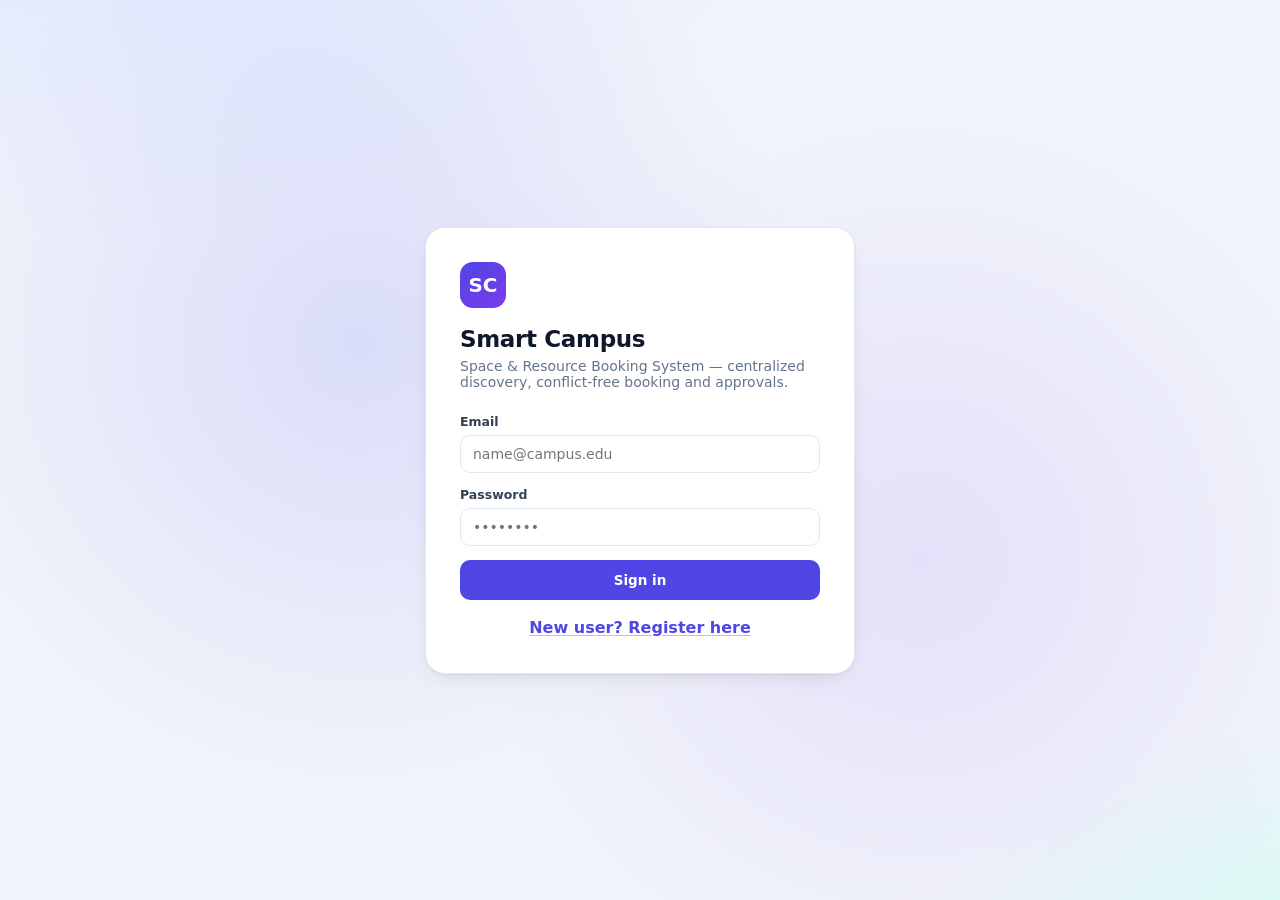
==== frontend/index.html @ 7a7ed420 "Optimize Smart Campus and prepare cloud deployment" ====
<!DOCTYPE html>
<html lang="en">
<head>
<meta charset="utf-8">
<meta name="viewport" content="width=device-width, initial-scale=1">
<meta http-equiv="Cache-Control" content="no-cache, no-store, must-revalidate">
<meta http-equiv="Pragma" content="no-cache">
<meta http-equiv="Expires" content="0">
<title>Smart Campus — Space &amp; Resource Booking</title>
<link rel="stylesheet" href="css/style.css?v=8">
</head>
<body>

<div id="errBanner" style="display:none;position:fixed;top:0;left:0;right:0;z-index:200;
  background:#b91c1c;color:#fff;padding:9px 14px;font:12px/1.45 ui-monospace,SFMono-Regular,Menlo,monospace"></div>

<div id="loginScreen" class="login-wrap">
  <div class="login-card" id="loginCard">
    <div class="logo">SC</div>
    <h1>Smart Campus</h1>
    <p class="sub">Space &amp; Resource Booking System — centralized discovery, conflict-free booking and approvals.</p>
    <div id="loginFormArea">
      <div class="field"><label for="loginEmail">Email</label>
        <input id="loginEmail" class="input" type="email" placeholder="name@campus.edu" autocomplete="username"></div>
      <div class="field"><label for="loginPass">Password</label>
        <input id="loginPass" class="input" type="password" placeholder="••••••••" autocomplete="current-password"></div>
      <button id="signInBtn" class="btn primary block" type="button" onclick="doLogin()">Sign in</button>
      <div style="text-align:center;margin-top:16px">
        <button type="button" class="link-btn" onclick="toggleAuthMode('register')">New user? Register here</button>
      </div>
    </div>

    <div id="registerFormArea" class="hidden">
      <!-- Account Type Selector -->
      <div class="field" style="margin-bottom:16px;">
        <label style="font-weight:700;color:var(--ink);margin-bottom:8px;display:block;">Select Account Type</label>
        <div class="account-selector" style="display:grid;grid-template-columns:1fr 1fr 1fr;gap:6px;background:var(--bg);padding:4px;border-radius:12px;border:1px solid var(--line);">
          <button id="typeBtnStudent" type="button" class="role-tab active" onclick="setAccountType('Student')">Student</button>
          <button id="typeBtnFaculty" type="button" class="role-tab" onclick="setAccountType('Faculty')">Faculty</button>
          <button id="typeBtnSociety" type="button" class="role-tab" onclick="setAccountType('Society')">Society</button>
        </div>
      </div>

      <!-- User Fields Group (Student & Faculty) -->
      <div id="userFieldsGroup">
        <div class="field"><label id="regNameLabel" for="regName">Full Name *</label>
          <input id="regName" class="input" type="text" placeholder="e.g. Alex Roy or Dr. Jane Smith"></div>
        <div class="field"><label id="regEmailLabel" for="regEmail">Campus Email *</label>
          <input id="regEmail" class="input" type="email" placeholder="name@campus.edu"></div>
        <div class="field"><label id="regDeptLabel" for="regDept">Department</label>
          <select id="regDept" class="input"></select></div>

        <!-- Faculty-Specific Fields -->
        <div id="facultySpecificFields" class="hidden">
          <div class="field"><label for="regEmpId">Staff / Employee ID *</label>
            <input id="regEmpId" class="input" type="text" placeholder="e.g. FAC-2026-042"></div>
          <div class="field"><label for="regDesignation">Designation (Optional)</label>
            <input id="regDesignation" class="input" type="text" placeholder="e.g. Assistant Professor, HOD"></div>
        </div>

        <div class="field"><label for="regPhone">Phone Number (Optional)</label>
          <input id="regPhone" class="input" type="tel" placeholder="+91 9876543210"></div>
        <div id="userPassField" class="field"><label for="regPass">Password (Min 8 chars) *</label>
          <input id="regPass" class="input" type="password" placeholder="••••••••"></div>
      </div>

      <!-- Society-Specific Fields Group -->
      <div id="societyFieldsGroup" class="hidden">
        <div class="field"><label for="regSocName">Society / Club Name *</label>
          <input id="regSocName" class="input" type="text" placeholder="e.g. Robotics Club, Music Society"></div>
        <div class="field"><label for="regSocDept">Department / Affiliation</label>
          <select id="regSocDept" class="input"></select></div>
        <div class="field"><label for="regSocDesc">Description / Purpose</label>
          <textarea id="regSocDesc" class="input" rows="2" placeholder="Brief mission, focus and activities..."></textarea></div>
        <div class="field"><label for="regSocYear">Established Year</label>
          <input id="regSocYear" class="input" type="number" value="2026"></div>
        <div class="field"><label for="regSocCoordinatorEmail">Coordinator Campus Email *</label>
          <input id="regSocCoordinatorEmail" class="input" type="email" placeholder="coordinator@campus.edu">
          <span class="muted" style="font-size:11.5px;display:block;margin-top:4px;">Must belong to an existing registered Student or Faculty account.</span></div>
      </div>

      <div id="regHintText" class="muted" style="font-size:12px;margin:8px 0 14px;text-align:center;line-height:1.45;">
        Instant access to search and reserve campus facilities.
      </div>

      <button id="registerBtn" class="btn primary block" type="button" onclick="handleRegistrationSubmit()">Register Student Account</button>
      <div style="text-align:center;margin-top:16px">
        <button type="button" class="link-btn" onclick="toggleAuthMode('login')">Already have an account? Sign in</button>
      </div>
    </div>
  </div>
</div>

<div id="app" class="app hidden">
  <aside class="sidebar">
    <div class="brand"><div class="mark">SC</div>
      <div><h2>Smart Campus</h2><span>Booking System</span></div></div>
    <nav id="nav"></nav>
    <div class="userbox">
      <div class="nm" id="uName"></div>
      <div class="rl" id="uRole"></div>
      <button type="button" id="signOutBtn" onclick="logout()" title="Sign out of your session">Sign out</button>
    </div>
  </aside>
  <main class="main">
    <header class="topbar">
      <div><h1 id="viewTitle">Resources</h1><div class="sub" id="viewSub"></div></div>
      <div style="display:flex;align-items:center;gap:12px">
        <button id="notifBellBtn" class="btn icon notif-bell" type="button" onclick="openNotificationsModal()" title="View notifications" style="position:relative">
          <span style="font-size:16px">🔔</span>
          <span id="notifBadge" class="badge" style="display:none;position:absolute;top:-4px;right:-4px;background:#ef4444;color:#fff;font-size:10px;font-weight:700;border-radius:10px;padding:1px 5px;line-height:1.2">0</span>
        </button>
        <div id="topActions"></div>
      </div>
    </header>
    <div id="view" class="view"></div>
  </main>
</div>

<div id="modalRoot"></div>
<div id="toast" class="toast"></div>

<!-- Modular Architecture Scripts -->
<script src="js/config.js?v=3"></script>
<script src="js/api.js?v=3"></script>
<script src="js/auth.js?v=3"></script>
<script src="js/navigation.js?v=5"></script>
<script src="js/resources.js?v=8"></script>
<script src="js/bookings.js?v=5"></script>
<script src="js/approvals.js?v=3"></script>
<script src="js/checkins.js?v=3"></script>
<script src="js/maintenance.js?v=4"></script>
<script src="js/blackouts.js?v=12"></script>
<script src="js/notifications.js?v=4"></script>
<script src="js/societies.js?v=3"></script>
<script src="js/equipment.js?v=5"></script>
<script src="js/users.js?v=3"></script>
<script src="js/timetable_admin.js?v=3"></script>
<script src="js/reports.js?v=6"></script>
<script src="js/app.js?v=3"></script>
</body>
</html>
---- frontend/css/style.css ----
:root{
    --bg:#f1f4fa; --panel:#ffffff; --ink:#0f172a; --muted:#64748b; --line:#e2e8f0;
    --primary:#4f46e5; --primary-d:#4338ca; --primary-soft:#eef2ff;
    --ok:#059669; --ok-soft:#ecfdf5; --warn:#d97706; --warn-soft:#fffbeb;
    --bad:#dc2626; --bad-soft:#fef2f2; --radius:14px;
    --shadow:0 1px 2px rgba(15,23,42,.06), 0 8px 24px -12px rgba(15,23,42,.18);
  }
  *{box-sizing:border-box}
  body{margin:0;font-family:ui-sans-serif,system-ui,-apple-system,"Segoe UI",Roboto,Inter,sans-serif;
       background:var(--bg);color:var(--ink);-webkit-font-smoothing:antialiased}
  h1,h2,h3,h4{margin:0;font-weight:650;letter-spacing:-.015em}
  .hidden{display:none !important}
  .muted{color:var(--muted);font-size:13px}
  .code{font-family:ui-monospace,SFMono-Regular,Menlo,monospace;font-size:11px;letter-spacing:.06em;
        color:var(--primary);font-weight:700;text-transform:uppercase}

  @keyframes floatY{0%,100%{transform:translateY(0)}50%{transform:translateY(-5px)}}
  @keyframes logoGlow{0%,100%{box-shadow:0 0 0 0 rgba(79,70,229,.45)}60%{box-shadow:0 0 0 10px rgba(79,70,229,0)}}
  @keyframes spin{to{transform:rotate(360deg)}}
  @keyframes shake{0%,100%{transform:translateX(0)}15%,55%{transform:translateX(-9px)}35%,75%{transform:translateX(9px)}}
  @keyframes cardOut{to{opacity:0;transform:scale(.92) translateY(-14px)}}
  @keyframes appIn{from{opacity:0;transform:translateY(14px)}to{opacity:1;transform:translateY(0)}}
  @keyframes auroraShift{0%,100%{transform:translate(0,0) scale(1);opacity:1}33%{transform:translate(3%,-2%) scale(1.05);opacity:.9}66%{transform:translate(-2%,2%) scale(1.03);opacity:.95}}
  @keyframes welcomeSlideDown{from{opacity:0;transform:translateX(-50%) translateY(-22px)}to{opacity:1;transform:translateX(-50%) translateY(0)}}
  @keyframes welcomeSlideUp{from{opacity:1;transform:translateX(-50%) translateY(0)}to{opacity:0;transform:translateX(-50%) translateY(-14px)}}

  .login-wrap{min-height:100vh;display:grid;place-items:center;padding:24px;position:relative;overflow:hidden;
    background:radial-gradient(1200px 600px at 10% -10%, #e0e7ff 0%, transparent 55%),
               radial-gradient(900px 500px at 110% 110%, #ccfbf1 0%, transparent 55%), var(--bg);}
  .login-wrap::before{content:"";position:absolute;inset:0;pointer-events:none;
    background:radial-gradient(circle at 28% 38%, rgba(99,102,241,.16) 0%, transparent 42%),
               radial-gradient(circle at 72% 62%, rgba(139,92,246,.13) 0%, transparent 42%);
    animation:auroraShift 18s ease-in-out infinite}
  .login-card{width:100%;max-width:430px;background:var(--panel);border-radius:20px;padding:34px;
    box-shadow:var(--shadow);border:1px solid var(--line);position:relative;z-index:1;transition:box-shadow .3s ease}
  .login-card.shake{animation:shake .45s cubic-bezier(.36,.07,.19,.97)}
  .login-card.exiting{animation:cardOut .34s cubic-bezier(.4,0,1,1) forwards;pointer-events:none}
  .login-card .logo{width:46px;height:46px;border-radius:13px;background:linear-gradient(135deg,var(--primary),#7c3aed);
    display:grid;place-items:center;color:#fff;font-weight:800;font-size:20px;margin-bottom:18px;
    animation:floatY 3.4s ease-in-out infinite, logoGlow 3s ease-in-out infinite}
  .login-card h1{font-size:23px}
  .login-card .sub{color:var(--muted);font-size:14px;margin:6px 0 24px}
  .field{margin-bottom:14px}
  .field label{display:block;font-size:12.5px;font-weight:600;color:#334155;margin-bottom:6px}
  .input{width:100%;padding:10px 12px;border:1px solid var(--line);border-radius:10px;font-size:14px;
    background:#fff;color:var(--ink);font-family:inherit;outline:none;transition:.15s}
  .input:focus{border-color:var(--primary);box-shadow:0 0 0 3px var(--primary-soft)}
  textarea.input{resize:vertical}
  .btn{border:1px solid transparent;border-radius:10px;padding:9px 15px;font-size:13.5px;font-weight:600;
    cursor:pointer;font-family:inherit;transition:.15s;background:#fff}
  .btn.primary{background:var(--primary);color:#fff}
  .btn.primary:hover{background:var(--primary-d)}
  .btn.ghost{border-color:var(--line);color:#334155;background:#fff}
  .btn.ghost:hover{background:#f8fafc}
  .btn.ok{background:var(--ok);color:#fff}
  .btn.bad{background:var(--bad);color:#fff}
  .btn.sm{padding:6px 11px;font-size:12.5px;border-radius:8px}
  .btn.icon{background:transparent;border:none;font-size:16px;color:var(--muted);padding:4px 8px}
  .btn.block{width:100%;padding:11px}
  .divider{display:flex;align-items:center;gap:10px;color:var(--muted);font-size:12px;margin:22px 0 14px}
  .divider::before,.divider::after{content:"";flex:1;height:1px;background:var(--line)}
  .quick{display:grid;gap:8px}
  .quick button{display:flex;justify-content:space-between;align-items:center;width:100%;text-align:left;
    background:#f8fafc;border:1px solid var(--line);border-radius:10px;padding:9px 12px;cursor:pointer;
    font-family:inherit;font-size:13px;color:#334155;transition:.15s}
  .quick button:hover{background:var(--primary-soft);border-color:#c7d2fe}
  .quick b{font-weight:600}

  #signInBtn{position:relative;transition:background .18s ease, transform .1s ease}
  #signInBtn:active{transform:scale(.98)}
  #signInBtn:disabled{cursor:default}
  #signInBtn.loading{color:transparent;pointer-events:none}
  #signInBtn.loading::after{content:"";position:absolute;top:50%;left:50%;
    width:16px;height:16px;margin:-8px 0 0 -8px;border:2px solid rgba(255,255,255,.4);
    border-top-color:#fff;border-radius:50%;animation:spin .7s linear infinite}

  .welcome-pop{position:fixed;top:22px;left:50%;transform:translateX(-50%) translateY(-22px);
    background:linear-gradient(135deg, var(--primary), #7c3aed);color:#fff;padding:13px 22px;border-radius:14px;
    box-shadow:0 20px 50px -14px rgba(79,70,229,.55), 0 0 0 1px rgba(255,255,255,.1) inset;
    z-index:150;display:flex;align-items:center;gap:12px;opacity:0;pointer-events:none;
    animation:welcomeSlideDown .55s cubic-bezier(.34,1.56,.64,1) .05s forwards;font-size:14px;font-weight:500}
  .welcome-pop .wp-mark{width:32px;height:32px;border-radius:9px;background:rgba(255,255,255,.22);
    display:grid;place-items:center;font-weight:800;font-size:13px;flex:0 0 auto}
  .welcome-pop .wp-text b{font-weight:700}
  .welcome-pop.leaving{animation:welcomeSlideUp .38s ease forwards}
  .app.entering{animation:appIn .42s cubic-bezier(.2,.9,.3,1.05)}

  .app{display:flex;min-height:100vh}
  .sidebar{width:248px;flex:0 0 248px;background:#0f172a;color:#cbd5e1;display:flex;flex-direction:column;
    padding:20px 14px;position:sticky;top:0;height:100vh}
  .brand{display:flex;gap:11px;align-items:center;padding:4px 8px 20px}
  .brand .mark{width:34px;height:34px;border-radius:10px;background:linear-gradient(135deg,var(--primary),#8b5cf6);
    display:grid;place-items:center;color:#fff;font-weight:800;font-size:15px;flex:0 0 auto}
  .brand h2{font-size:14px;color:#fff;line-height:1.25}
  .brand span{font-size:11px;color:#7c8aa5;display:block}
  nav{display:flex;flex-direction:column;gap:3px;flex:1;overflow-y:auto}
  nav button{display:flex;align-items:center;gap:10px;padding:10px 12px;border-radius:9px;border:none;
    background:transparent;color:#cbd5e1;font-size:13.5px;font-family:inherit;cursor:pointer;text-align:left;
    font-weight:500;transition:.15s}
  nav button:hover{background:#1e293b;color:#fff}
  nav button.active{background:var(--primary);color:#fff;font-weight:600}
  nav button .ico{width:17px;text-align:center;opacity:.9;font-size:14px;flex:0 0 auto}
  nav button .badge{margin-left:auto;background:#ef4444;color:#fff;font-size:10.5px;font-weight:700;
    border-radius:20px;padding:1px 7px}
  .userbox{border-top:1px solid #1e293b;padding-top:14px;margin-top:10px}
  .userbox .nm{font-size:13px;font-weight:600;color:#fff}
  .userbox .rl{font-size:11.5px;color:#7c8aa5;margin-bottom:10px}
  .userbox button{width:100%;padding:9px;border-radius:8px;border:1px solid #334155;background:transparent;
    color:#cbd5e1;font-size:12.5px;cursor:pointer;font-family:inherit;font-weight:500;transition:all .15s ease}
  .userbox button:hover{background:#1e293b;color:#fff;border-color:#475569}

  .main{flex:1;min-width:0;display:flex;flex-direction:column}
  .topbar{display:flex;align-items:center;justify-content:space-between;gap:16px;
    padding:22px 32px 16px;flex-wrap:wrap}
  .topbar h1{font-size:21px}
  .topbar .sub{color:var(--muted);font-size:13px;margin-top:3px}
  .view{padding:6px 32px 48px;flex:1}
  .table-wrap{width:100%;overflow:auto}

  .hero{background:linear-gradient(135deg,#4f46e5,#7c3aed);color:#fff;border-radius:18px;
    padding:22px 24px;display:flex;justify-content:space-between;align-items:center;gap:16px;
    flex-wrap:wrap;margin-bottom:18px;box-shadow:var(--shadow)}
  .hero h2{font-size:20px;color:#fff}
  .hero p{color:#e0e7ff;font-size:13px;margin:5px 0 0}
  .hero .code{color:#c7d2fe}
  .hero .actions{display:flex;gap:8px;flex-wrap:wrap}
  .hero .btn.ghost{background:rgba(255,255,255,.14);border-color:rgba(255,255,255,.28);color:#fff}
  .hero .btn.ghost:hover{background:rgba(255,255,255,.24)}
  .hero .btn.primary{background:#fff;color:var(--primary-d)}
  .hero .btn.primary:hover{background:#eef2ff}

  .filters{display:flex;gap:10px;flex-wrap:wrap;margin-bottom:18px}
  .filters .input{width:auto;min-width:150px}
  .filters #fq,.filters #abq,.filters #auq{flex:1;min-width:220px}
  .grid{display:grid;grid-template-columns:repeat(auto-fill,minmax(285px,1fr));gap:16px}
  .card{background:var(--panel);border:1px solid var(--line);border-radius:var(--radius);padding:16px;
    box-shadow:var(--shadow);display:flex;flex-direction:column;gap:10px;transition:.15s}
  .card:hover{transform:translateY(-1px);box-shadow:0 10px 30px -14px rgba(15,23,42,.28)}
  .card-head{display:flex;justify-content:space-between;align-items:flex-start;gap:10px}
  .card-head h3{font-size:15px;line-height:1.3;margin-top:3px}
  .meta{display:flex;flex-wrap:wrap;gap:6px}
  .tag{font-size:11.5px;color:#475569;background:#f1f5f9;border-radius:20px;padding:3px 9px;font-weight:500}
  .tag.appr{background:var(--warn-soft);color:#b45309}
  .tag.auto{background:var(--ok-soft);color:#047857}
  .card-foot{display:flex;align-items:center;justify-content:space-between;gap:10px;margin-top:auto;padding-top:6px}
  .pill{font-size:11px;font-weight:700;border-radius:20px;padding:3px 10px;white-space:nowrap}
  .pill.ok{background:var(--ok-soft);color:#047857}
  .pill.warn{background:var(--warn-soft);color:#b45309}
  .pill.bad{background:var(--bad-soft);color:#b91c1c}
  .pill.info{background:var(--primary-soft);color:var(--primary-d)}
  .empty{padding:40px;text-align:center;color:var(--muted);font-size:14px;background:#fff;
    border:1px dashed var(--line);border-radius:var(--radius)}

  .panel{background:var(--panel);border:1px solid var(--line);border-radius:var(--radius);
    box-shadow:var(--shadow);overflow:hidden}
  .panel.pad{padding:18px}
  .panel.pad h3{font-size:14px;margin-bottom:14px}
  .panel-head{padding:15px 18px;border-bottom:1px solid var(--line);display:flex;
    justify-content:space-between;align-items:center;gap:12px;flex-wrap:wrap}
  .panel-head h3{font-size:14.5px}
  table{width:100%;border-collapse:collapse;font-size:13.2px}
  th{text-align:left;font-size:11px;text-transform:uppercase;letter-spacing:.05em;color:var(--muted);
     padding:10px 18px;background:#f8fafc;border-bottom:1px solid var(--line);font-weight:700}
  td{padding:12px 18px;border-bottom:1px solid #f1f5f9;vertical-align:middle}
  tr:last-child td{border-bottom:none}
  tbody tr:hover{background:#fafbfe}
  .cell-strong{font-weight:600}
  .actions{display:flex;gap:7px;flex-wrap:wrap;align-items:center}
  .booking-list-panel{padding-bottom:10px}
  .booking-list-heading{display:flex;justify-content:space-between;align-items:center;gap:12px;
    padding:17px 20px 12px;flex-wrap:wrap}
  .booking-list-heading h2{font-size:17px}
  .booking-list-heading p{margin:3px 0 0}
  .booking-count,.inventory-count{display:inline-flex;align-items:center;border-radius:20px;
    background:var(--primary-soft);color:var(--primary-d);font-size:12px;font-weight:700;padding:5px 10px}
  .booking-toolbar{display:flex;align-items:center;gap:8px;flex-wrap:wrap;padding:0 20px 14px;
    border-bottom:1px solid var(--line)}
  .booking-toolbar .input{width:auto;min-width:132px;flex:1 1 138px}
  .booking-toolbar .booking-search{min-width:210px;flex:2 1 250px}
  .booking-toolbar input[type="date"]{flex:0 1 145px}
  .booking-grid{display:grid;grid-template-columns:repeat(auto-fit,minmax(min(100%,330px),1fr));
    gap:12px;padding:14px 18px}
  .booking-card{min-height:220px;padding:14px;gap:8px}
  .booking-card .card-head h3{display:-webkit-box;-webkit-line-clamp:2;-webkit-box-orient:vertical;overflow:hidden}
  .booking-purpose{margin:0;color:#475569;font-size:13px;line-height:1.4}
  .booking-meta{display:grid;gap:6px;color:#475569;font-size:12px}
  .booking-meta span{display:flex;gap:7px;align-items:baseline}
  .booking-meta b{color:var(--muted);font-size:10px;min-width:58px;text-transform:uppercase;letter-spacing:.04em}
  .booking-equipment,.booking-decision{font-size:11.5px;color:#475569;background:#f8fafc;
    border-radius:8px;padding:6px 8px;line-height:1.4}
  .booking-list-panel > .panel-head{padding:10px 20px}

  .inventory-tabs{display:flex;gap:6px;margin:0 0 12px;border-bottom:1px solid var(--line)}
  .inventory-tabs button{display:inline-flex;align-items:center;gap:8px;padding:9px 13px;
    border:0;border-bottom:2px solid transparent;background:transparent;color:var(--muted);
    font:inherit;font-weight:600;font-size:13px;cursor:pointer}
  .inventory-tabs button.active{border-bottom-color:var(--primary);color:var(--primary-d)}
  .inventory-tabs .inventory-count{padding:2px 7px;font-size:10px}
  .inventory-panel{padding:0 0 6px}
  .inventory-heading{display:flex;justify-content:space-between;align-items:center;gap:12px;
    padding:17px 18px 12px;flex-wrap:wrap}
  .inventory-heading h2{font-size:16px}
  .inventory-heading p{margin:3px 0 0}
  .inventory-filters{display:flex;align-items:center;gap:8px;flex-wrap:wrap;padding:0 18px 12px}
  .inventory-filters .input{width:auto;min-width:150px;flex:0 1 185px}
  .inventory-filters input[type="search"],.inventory-filters input:not([type]){flex:1 1 220px}
  .inventory-result-count{margin-left:auto;color:var(--muted);font-size:12px;white-space:nowrap}
  .inventory-table{border-top:1px solid var(--line)}
  .inventory-table table{min-width:850px}
  .inventory-table th,.inventory-table td{padding:9px 12px}
  .inventory-table .muted{display:block;max-width:220px;white-space:nowrap;overflow:hidden;text-overflow:ellipsis}
  .inventory-detail-modal,.inventory-form-modal{max-width:680px}
  .inventory-detail-grid{display:grid;grid-template-columns:repeat(2,minmax(0,1fr));gap:10px;margin-bottom:16px}
  .inventory-detail-grid>div{display:grid;gap:3px;padding:10px;border:1px solid var(--line);border-radius:9px;background:#f8fafc}
  .inventory-detail-grid span{font-size:10px;color:var(--muted);text-transform:uppercase;letter-spacing:.04em}
  .inventory-detail-grid strong{font-size:13px;font-weight:600;overflow-wrap:anywhere}
  .inventory-field-full{grid-column:1/-1}
  .inventory-form-modal .modal-body{padding-top:14px}
  .inventory-form-modal .field{margin-bottom:8px}

  .kpis{display:grid;grid-template-columns:repeat(auto-fit,minmax(150px,1fr));gap:14px;margin-bottom:18px}
  .kpi{background:#fff;border:1px solid var(--line);border-radius:var(--radius);padding:15px 17px;
    box-shadow:var(--shadow)}
  .kpi .n{font-size:24px;font-weight:700;letter-spacing:-.02em}
  .kpi .l{font-size:12px;color:var(--muted);margin-top:2px;font-weight:500}
  .split{display:grid;grid-template-columns:1fr 1fr;gap:16px;margin-bottom:16px}
  @media(max-width:960px){.split{grid-template-columns:1fr}}
  .bars{display:flex;flex-direction:column;gap:11px}
  .barrow{display:grid;grid-template-columns:130px 1fr 42px;gap:12px;align-items:center;font-size:13px}
  .bar{height:9px;background:#eef2f7;border-radius:20px;overflow:hidden}
  .bar > i{display:block;height:100%;background:linear-gradient(90deg,var(--primary),#818cf8);border-radius:20px}
  .barrow .v{text-align:right;color:var(--muted);font-size:12.5px;font-weight:600}
  .schedule{display:flex;flex-direction:column;gap:10px}
  .schedule-section{margin-bottom:16px}
  .schedule-bookings{display:flex;flex-direction:column;gap:10px}
  .schedule-booking{border:1px solid var(--line);border-radius:10px;padding:14px;background:#fbfcfe}
  .schedule-booking-head{display:flex;align-items:center;justify-content:space-between;gap:12px;flex-wrap:wrap}
  .schedule-date{font-size:12px;color:var(--muted)}
  .schedule-booking>p{margin:8px 0;font-size:13px}
  .schedule-details{display:flex;flex-direction:column;gap:6px}
  .schedule-detail{display:flex;align-items:center;gap:10px;flex-wrap:wrap;font-size:12px}
  .schedule-detail span{color:var(--muted)}
  .schedule-empty{margin:0;color:var(--muted);font-size:13px}
  .form-grid{display:grid;grid-template-columns:repeat(2,minmax(0,1fr));gap:0 16px}
  .form-grid .field{display:flex;flex-direction:column;gap:6px;font-size:12.5px;font-weight:600;color:#334155}
  .form-grid .field .muted{font-size:11px;font-weight:400}
  @media(max-width:620px){.form-grid{grid-template-columns:1fr}}
  .slot{display:grid;grid-template-columns:112px 1fr auto;gap:12px;align-items:center;padding:11px 13px;
    border:1px solid var(--line);border-radius:11px;background:#fbfcfe}
  .slot time{font-size:11.5px;font-weight:700;color:var(--primary-d);background:var(--primary-soft);
    border-radius:7px;padding:6px 8px;text-align:center;white-space:nowrap}
  .slot .t{font-weight:600;font-size:13.5px}
  .slot .s{font-size:12px;color:var(--muted);margin-top:2px}
  @media(max-width:620px){.slot{grid-template-columns:1fr;gap:7px}.slot time{justify-self:start}}
  .setting-row{display:flex;justify-content:space-between;align-items:center;gap:16px;
    padding:14px 0;border-bottom:1px solid #f1f5f9;flex-wrap:wrap}
  .setting-row:last-of-type{border-bottom:none}
  .setting-row .lbl{font-weight:600;font-size:13.5px}
  .setting-row .desc{font-size:12px;color:var(--muted);margin-top:2px;max-width:330px}
  .setting-row .ctl{min-width:190px;max-width:230px}
  .info-row{display:flex;justify-content:space-between;gap:14px;padding:9px 0;border-bottom:1px solid #f1f5f9;font-size:13px}
  .info-row:last-child{border-bottom:none}
  .info-row b{font-weight:600}

  .hourbars{display:flex;align-items:flex-end;gap:5px;height:130px;padding-top:8px}
  .hourbars div{flex:1;background:var(--primary-soft);border-radius:5px 5px 0 0;position:relative;
    min-height:3px;transition:.2s}
  .hourbars div > span{position:absolute;bottom:-19px;left:50%;transform:translateX(-50%);
    font-size:9.5px;color:var(--muted)}

  .link-btn{background:none;border:none;padding:2px 4px;margin:0;cursor:pointer;
    font-family:inherit;font-size:inherit;font-weight:600;color:var(--primary);
    border-radius:4px;text-decoration:underline;
    text-decoration-color:rgba(79,70,229,.35);text-underline-offset:2px}
  .link-btn:hover{background:var(--primary-soft);text-decoration-color:var(--primary)}
  .link-btn:focus{outline:none;box-shadow:0 0 0 3px var(--primary-soft)}

  .role-tab{background:transparent;color:var(--muted);border:1px solid transparent;border-radius:9px;font-size:13px;font-weight:600;padding:8px 6px;text-align:center;cursor:pointer;transition:all .18s ease;font-family:inherit}
  .role-tab:hover{color:var(--ink);background:rgba(255,255,255,.7)}
  .role-tab.active{background:var(--primary);color:#fff;border-color:var(--primary);box-shadow:0 1px 4px rgba(79,70,229,.28)}

  .modal-backdrop{position:fixed;inset:0;background:rgba(15,23,42,.45);backdrop-filter:blur(3px);
    display:grid;place-items:center;padding:20px;z-index:60}
  .modal{background:#fff;border-radius:18px;width:100%;max-width:490px;box-shadow:0 30px 70px -20px rgba(0,0,0,.4);
    max-height:90vh;overflow:auto}
  .modal.wide{max-width:720px}
  .modal-head{padding:20px 22px;border-bottom:1px solid var(--line);display:flex;
    justify-content:space-between;align-items:flex-start;gap:12px}
  .modal-head h2{font-size:17px;margin-top:3px}
  .modal-body{padding:20px 22px}
  .modal-body label{display:block;font-size:12.5px;font-weight:600;color:#334155;margin:14px 0 6px}
  .modal-body label:first-child{margin-top:0}
  .modal-foot{display:flex;justify-content:space-between;align-items:center;gap:12px;margin-top:20px;
    padding-top:16px;border-top:1px solid var(--line)}
  .hint{font-size:12.5px;border-radius:9px;padding:9px 12px;margin-top:14px;line-height:1.45}
  .hint.bad{background:var(--bad-soft);color:#b91c1c;border:1px solid #fecaca}
  .hint.ok{background:var(--ok-soft);color:#047857;border:1px solid #a7f3d0}
  .hint.neutral{background:#f8fafc;color:#475569;border:1px solid var(--line)}

  .notification-backdrop{display:flex;justify-content:flex-end;align-items:stretch;padding:0}
  .notification-panel{display:flex;flex-direction:column;width:min(540px,100vw);height:100%;
    background:#fff;box-shadow:-18px 0 48px rgba(15,23,42,.2);overflow:hidden}
  .notification-panel-head{display:flex;align-items:center;justify-content:space-between;gap:12px;
    padding:20px;border-bottom:1px solid var(--line)}
  .notification-panel-head h2{font-size:18px}
  .notification-panel-head p{margin:4px 0 0}
  .notification-tabs{display:flex;gap:18px;padding:0 20px;border-bottom:1px solid var(--line)}
  .notification-tabs button{padding:12px 2px;border:0;border-bottom:2px solid transparent;
    background:transparent;color:var(--muted);font:inherit;font-weight:600;font-size:13px;cursor:pointer}
  .notification-tabs button.active{color:var(--primary-d);border-bottom-color:var(--primary)}
  .notification-panel-list{flex:1;overflow:auto;padding:12px 16px}
  .notification-entry{position:relative;display:flex;width:100%;align-items:flex-start;justify-content:space-between;
    gap:14px;margin-bottom:9px;padding:13px 15px;border:1px solid var(--line);border-radius:11px;
    background:#fff;color:var(--ink);font:inherit;text-align:left}
  button.notification-entry{cursor:pointer}
  button.notification-entry:hover{border-color:#c7d2fe;background:#fafaff}
  .notification-entry.is-unread{background:#f8faff;border-color:#c7d2fe;padding-right:25px}
  .notification-entry-copy{min-width:0}
  .notification-entry-title{font-size:13px;font-weight:700;margin-bottom:4px}
  .notification-entry-message{font-size:12.5px;color:#475569;line-height:1.45;overflow-wrap:anywhere}
  .notification-entry-meta{display:flex;flex-wrap:wrap;gap:5px 12px;margin-top:8px;color:var(--muted);font-size:10.5px}
  .notification-entry-trail{display:flex;flex-direction:column;align-items:flex-end;gap:7px;flex:0 0 auto}
  .notification-entry-trail time{font-size:10px;color:var(--muted);white-space:nowrap}
  .notification-unread-dot{position:absolute;right:11px;top:17px;width:7px;height:7px;border-radius:50%;background:var(--primary)}
  .notification-empty{padding:36px 18px;text-align:center;color:var(--muted);font-size:13px}
  .notification-empty.error{color:var(--bad)}
  .notification-panel-foot{display:flex;justify-content:space-between;align-items:center;gap:10px;
    padding:13px 18px;border-top:1px solid var(--line);background:#fff}

  .history-details{display:grid;grid-template-columns:1fr 1fr;gap:10px 18px;padding:16px;
    background:#f8fafc;border:1px solid var(--line);border-radius:12px}
  .history-field.full{grid-column:1 / -1}
  .history-label{font-size:10.5px;text-transform:uppercase;letter-spacing:.06em;
    color:var(--muted);font-weight:700;margin-bottom:3px}
  .history-value{font-size:13.5px;color:var(--ink)}
  @media(max-width:560px){.history-details{grid-template-columns:1fr}}

  .timeline{position:relative;padding-left:26px}
  .timeline::before{content:"";position:absolute;left:7px;top:8px;bottom:8px;width:2px;background:var(--line)}
  .timeline-event{position:relative;padding-bottom:18px}
  .timeline-event:last-child{padding-bottom:0}
  .timeline-dot{position:absolute;left:-26px;top:5px;width:16px;height:16px;border-radius:50%;
    background:#94a3b8;border:2px solid #fff;box-shadow:0 0 0 2px var(--line)}
  .timeline-dot.dot-ok{background:var(--ok);box-shadow:0 0 0 2px #a7f3d0}
  .timeline-dot.dot-bad{background:var(--bad);box-shadow:0 0 0 2px #fecaca}
  .timeline-dot.dot-info{background:var(--primary);box-shadow:0 0 0 2px var(--primary-soft)}
  .timeline-dot.dot-neutral{background:#64748b;box-shadow:0 0 0 2px #e2e8f0}
  .timeline-content{font-size:13px}
  .timeline-head{display:flex;align-items:center;gap:8px;flex-wrap:wrap;margin-bottom:4px}
  .timeline-action{font-weight:700;font-size:12.5px;padding:2px 9px;border-radius:20px;
    background:#f1f5f9;color:#334155}
  .timeline-action.action-ok{background:var(--ok-soft);color:#047857}
  .timeline-action.action-bad{background:var(--bad-soft);color:#b91c1c}
  .timeline-action.action-info{background:var(--primary-soft);color:var(--primary-d)}
  .timeline-time{font-size:11.5px;color:var(--muted);margin-left:auto}
  @media(max-width:560px){.timeline-time{margin-left:0;width:100%}}
  .timeline-actor{color:#475569;margin-bottom:5px}
  .timeline-change{display:inline-flex;gap:6px;align-items:center;flex-wrap:wrap;
    font-family:ui-monospace,SFMono-Regular,Menlo,monospace;font-size:11.8px;
    background:#f8fafc;border:1px solid var(--line);border-radius:8px;padding:5px 9px;margin:4px 0}
  .timeline-change .from{color:#b91c1c;text-decoration:line-through;text-decoration-color:rgba(185,28,28,.4)}
  .timeline-change .arrow{color:var(--muted)}
  .timeline-change .to{color:#047857;font-weight:600}
  .timeline-remarks{font-size:12.5px;color:#475569;background:#f8fafc;border-left:3px solid var(--line);
    padding:6px 10px;border-radius:6px;margin-top:6px}
  .demo-badge{font-size:10px;font-weight:700;text-transform:uppercase;letter-spacing:.05em;
    background:var(--warn-soft);color:#b45309;border-radius:20px;padding:2px 7px}

  .toast{position:fixed;bottom:26px;left:50%;transform:translate(-50%,20px);background:#0f172a;color:#fff;
    padding:12px 20px;border-radius:11px;font-size:13.5px;font-weight:500;opacity:0;pointer-events:none;
    transition:.25s;z-index:100;box-shadow:0 12px 30px -8px rgba(0,0,0,.5);max-width:90vw}
  .toast.show{opacity:1;transform:translate(-50%,0)}
  .toast.err{background:#b91c1c}
  .toast.ok{background:#047857}
  @media(max-width:820px){
    .sidebar{position:fixed;bottom:0;top:auto;height:auto;width:100%;flex:0 0 auto;flex-direction:row;
      padding:8px;z-index:50;overflow-x:auto}
    .brand,.userbox{display:none}
    nav{flex-direction:row;gap:4px;overflow:visible}
    nav button{white-space:nowrap;font-size:12px;padding:8px 10px}
    .app{flex-direction:column}
    .view,.topbar{padding-left:16px;padding-right:16px}
    .main{padding-bottom:76px}
  }
  @media(max-width:620px){
    .view{padding-top:4px;padding-bottom:24px}
    .booking-list-heading{padding:14px 14px 10px}
    .booking-toolbar{padding:0 14px 12px}
    .booking-toolbar .input,.booking-toolbar .booking-search{min-width:calc(50% - 5px);flex:1 1 calc(50% - 5px)}
    .booking-toolbar input[type="date"]{flex:1 1 calc(50% - 5px)}
    .booking-grid{grid-template-columns:1fr;padding:12px}
    .booking-card{min-height:0}
    .inventory-heading,.inventory-filters{padding-left:12px;padding-right:12px}
    .inventory-heading>.btn{width:100%}
    .inventory-filters .input{flex:1 1 calc(50% - 5px);min-width:0}
    .inventory-result-count{width:100%;margin-left:0}
    .inventory-detail-grid{grid-template-columns:1fr}
    .notification-panel-head{padding:15px}
    .notification-panel-list{padding:10px}
    .notification-entry{flex-direction:column;gap:8px}
    .notification-entry-trail{width:100%;flex-direction:row;align-items:center;justify-content:space-between}
    .notification-panel-foot{padding:11px 12px}
  }

  .avail-block{margin-top:2px}
  .avail-block .tag{font-size:11px}
  .avail-note{font-size:11.5px;color:var(--muted);margin-top:2px;line-height:1.35}
  .mini-slots{display:flex;flex-wrap:wrap;gap:4px;margin-top:4px}
  .mini-slot{font-size:10px;font-weight:600;border-radius:5px;padding:2px 6px;white-space:nowrap}
  .mini-slot.free{background:var(--ok-soft);color:#047857}
  .mini-slot.taken{background:var(--bad-soft);color:#b91c1c;text-decoration:line-through;text-decoration-color:rgba(185,28,28,.35)}
  .mini-slot.partial{background:var(--warn-soft);color:#b45309}

  .blackout-toolbar{display:grid;grid-template-columns:minmax(210px,2fr) minmax(130px,1fr) repeat(2,minmax(135px,1fr))
      minmax(130px,1fr) max-content max-content;align-items:center;gap:8px;margin-bottom:12px;padding:12px;
    max-width:100%;overflow-x:auto;scrollbar-width:thin}
  .blackout-toolbar .input{width:100%;min-width:0;height:40px;min-height:40px}
  .blackout-toolbar .btn{white-space:nowrap}
  .blackout-toolbar .muted{margin:0;white-space:nowrap}
  .blackout-table-card{padding:0}
  .blackout-table-card .table-wrap{overflow:auto}
  .blackout-table-card table{min-width:940px}
  .blackout-table-card td{vertical-align:top}
  .blackout-table-card td .muted{max-width:260px;line-height:1.35;margin-top:3px}
  .blackout-editor-modal{display:grid;grid-template-rows:auto minmax(0,1fr) auto;width:min(1080px,calc(100vw - 32px));
    min-width:0;max-width:1080px;max-height:90vh;max-height:min(90dvh,900px);overflow:hidden;padding:0;gap:0;transform:none}
  .blackout-editor-modal:hover{transform:none}
  .blackout-editor-header{margin:0;padding:16px 22px;align-items:center;flex-wrap:nowrap}
  .blackout-editor-header h3{font-size:17px}
  .blackout-editor-header .muted{margin:4px 0 0;line-height:1.4}
  .blackout-editor-header .btn.icon{flex:0 0 auto}
  .blackout-editor-grid{display:grid;grid-template-columns:minmax(0,1.1fr) minmax(0,.9fr);gap:12px;
    min-height:0;overflow-y:auto;overflow-x:hidden;overscroll-behavior:contain;padding:14px 20px;align-items:start}
  .blackout-editor-section{min-width:0;border:1px solid var(--line);border-radius:12px;padding:16px;background:#fff}
  .blackout-editor-section h4{font-size:14px;margin-bottom:12px}
  .blackout-selection-section{display:flex;flex-direction:column;gap:7px}
  .blackout-choice-mode{display:flex;gap:7px}
  .blackout-choice-mode .btn{min-width:94px}
  #blackoutResourcePanel[hidden],#blackoutEquipmentPanel[hidden]{display:none}
  .blackout-equipment-card{margin-top:12px;padding:0}
  .blackout-equipment-heading{display:flex;align-items:center;justify-content:space-between;gap:12px;padding:15px 18px}
  .blackout-equipment-heading h3{margin:0;font-size:14px}
  .blackout-equipment-heading p{margin:3px 0 0;font-size:11.5px}
  .blackout-equipment-heading>.muted{white-space:nowrap;font-size:11.5px}
  .blackout-equipment-card .table-wrap{overflow:auto}
  .blackout-equipment-card table{min-width:940px}
  .blackout-equipment-card td{vertical-align:top}
  .blackout-equipment-card td details{margin-top:5px;font-size:11px}
  .blackout-repeat-field{grid-column:1/-1;min-width:0;margin:0;padding:10px;border:1px solid var(--line);border-radius:9px}
  .blackout-repeat-field legend{padding:0 4px;color:#334155;font-size:11.5px;font-weight:600}
  .blackout-repeat-presets{display:flex;flex-wrap:wrap;gap:6px;margin-bottom:8px}
  .blackout-weekday-options{display:flex;flex-wrap:wrap;gap:7px}
  .blackout-weekday-options label{display:flex;align-items:center;gap:4px;padding:5px 8px;border:1px solid var(--line);
    border-radius:7px;font-size:11px;cursor:pointer}
  .blackout-weekday-options input{accent-color:var(--primary);margin:0}
  .blackout-selection-help{font-size:11.5px;margin:-5px 0 2px}
  .blackout-selection-label{font-size:11.5px;font-weight:650;color:#475569}
  .blackout-category-list{display:grid;grid-template-columns:repeat(auto-fit,minmax(145px,1fr));gap:8px;
    padding:1px}
  .blackout-category-option,.blackout-resource-option{display:flex;align-items:center;gap:9px;min-width:0;
    border:1px solid var(--line);border-radius:9px;background:#fff;padding:9px 10px;font-size:12px;cursor:pointer;
    transition:background .15s,border-color .15s,box-shadow .15s}
  .blackout-category-option{min-height:48px}
  .blackout-category-option:has(input:checked),.blackout-resource-option:has(input:checked){
    border-color:#a5b4fc;background:#f5f6ff;box-shadow:0 0 0 1px rgba(79,70,229,.08)}
  .blackout-category-option .blackout-category-name{min-width:0;flex:1;font-weight:600;line-height:1.3}
  .blackout-category-option small{flex:0 0 auto;color:var(--muted);font-size:10.5px;white-space:nowrap}
  .blackout-category-option input,.blackout-resource-option input{accent-color:var(--primary);flex:0 0 auto;width:15px;height:15px;margin:0}
  .blackout-resource-controls{display:grid;gap:7px}
  .blackout-resource-search-row{display:grid;grid-template-columns:minmax(0,1.5fr) minmax(170px,.8fr);gap:7px;min-width:0}
  .blackout-resource-controls .input{min-width:0;width:100%}
  .blackout-resource-actions{display:flex;gap:7px}
  .blackout-resource-browser,.blackout-selected-details{min-width:0;border:1px solid var(--line);border-radius:8px;padding:8px 10px}
  .blackout-resource-browser>summary,.blackout-selected-details>summary{cursor:pointer;font-size:11.5px;font-weight:600;color:#334155}
  .blackout-resource-browser>summary{display:flex;align-items:center;justify-content:space-between;gap:8px}
  .blackout-resource-browser>summary .muted{font-size:10.5px;font-weight:400}
  .blackout-resource-choices{display:grid;grid-template-columns:repeat(2,minmax(0,1fr));gap:8px;padding:1px}
  .blackout-resource-browser[open] .blackout-resource-choices{margin-top:8px}
  .blackout-resource-option{align-items:flex-start;min-height:58px}
  .blackout-resource-option span{min-width:0;display:grid;gap:3px;line-height:1.3}
  .blackout-resource-option b,.blackout-resource-option small{min-width:0;overflow-wrap:anywhere}
  .blackout-resource-option b{font-size:12px}
  .blackout-resource-option small{color:var(--muted);font-size:10.5px}
  .blackout-selection-summary{display:grid;gap:8px;border-top:1px solid var(--line);margin-top:2px;
    padding:9px 0 0;background:#fff}
  .blackout-selection-summary>div:first-child{display:grid;gap:4px;font-size:12px}
  .blackout-selection-summary .muted{font-size:11px;line-height:1.4;overflow-wrap:anywhere}
  .blackout-selected-list{display:grid;grid-template-columns:repeat(2,minmax(0,1fr));gap:5px;margin-top:8px}
  .blackout-selected-chip{display:inline-flex;align-items:center;gap:5px;max-width:100%;background:var(--primary-soft);
    color:#3730a3;border-radius:18px;padding:4px 8px;font-size:11px;overflow-wrap:anywhere}
  .blackout-selected-chip button{border:0;background:transparent;color:inherit;cursor:pointer;font-size:15px;
    line-height:1;padding:0 1px;flex:0 0 auto}
  .blackout-config-section{display:grid;grid-template-columns:repeat(2,minmax(0,1fr));align-items:start;gap:10px 14px}
  .blackout-config-section>h4:first-child,.blackout-subheading,.blackout-config-section>.blackout-conflict-preview{grid-column:1/-1}
  .blackout-config-section h4{margin:0}
  .blackout-date-grid{display:grid;grid-template-columns:repeat(2,minmax(0,1fr));gap:10px}
  .blackout-date-grid label,.field-label{display:grid;gap:6px;min-width:0;color:#334155;font-size:11.5px;font-weight:600}
  .blackout-date-grid .input,.field-label .input{min-width:0;width:100%;font-size:12px}
  .blackout-subheading{margin-top:0!important}
  .required{color:var(--bad)}
  .field-label{margin:0}
  .blackout-config-section textarea.input{min-height:82px;max-height:150px;resize:vertical;line-height:1.45}
  .blackout-conflict-preview{border:1px solid var(--line);border-radius:10px;background:#f8fafc;padding:12px;margin-top:2px}
  .blackout-conflict-heading{display:grid;gap:5px}
  .blackout-conflict-heading>b{font-size:12px}
  .blackout-conflict-heading .muted{font-size:11.5px;line-height:1.4}
  .blackout-conflict-list{display:grid;gap:7px;margin-top:9px}
  .blackout-conflict{display:grid;gap:3px;background:#fff;border:1px solid #fed7aa;border-radius:8px;padding:9px 10px;font-size:12px}
  .blackout-conflict span,.blackout-conflict small{color:var(--muted);line-height:1.4;overflow-wrap:anywhere}
  .blackout-editor-actions,.blackout-modal-actions{justify-content:flex-end;align-items:center;gap:12px;
    margin:0;padding:11px 20px;border-top:1px solid var(--line);background:#fff}
  .blackout-footer-count{display:none;font-size:12px;color:#334155}
  .blackout-footer-buttons{display:flex;align-items:center;justify-content:flex-end;gap:8px}
  .blackout-details-modal{width:min(620px,calc(100vw - 28px));max-height:calc(100vh - 32px);overflow:auto;padding:20px}
  .blackout-details-modal>p{margin:12px 0}
  .blackout-details-modal .blackout-selected-list{max-height:40vh}
  .operating-hours-modal{display:grid;grid-template-rows:auto minmax(0,1fr) auto;width:min(920px,calc(100vw - 32px));
    min-width:0;max-width:920px;max-height:min(90dvh,900px);overflow:hidden;padding:0;gap:0;transform:none}
  .operating-hours-modal:hover{transform:none}
  .operating-hours-header,.operating-hours-footer{margin:0;padding:14px 20px;align-items:center}
  .operating-hours-header{flex-wrap:nowrap}
  .operating-hours-header h3{font-size:16px}
  .operating-hours-header .muted{margin:4px 0 0}
  .operating-hours-header .btn.icon{flex:0 0 auto}
  .operating-hours-body{min-height:0;overflow-y:auto;overflow-x:hidden;display:grid;gap:12px;padding:14px 20px}
  .operating-hours-section{min-width:0;border:1px solid var(--line);border-radius:11px;padding:14px}
  .operating-hours-section h4{font-size:13px;margin:0 0 10px}
  .operating-all-target,.operating-closed-exception{margin:0 0 9px}
  .operating-target-columns{display:grid;grid-template-columns:repeat(2,minmax(0,1fr));gap:14px}
  .operating-target-columns>div{display:grid;grid-template-rows:auto minmax(0,1fr);gap:7px;min-width:0}
  .operating-target-columns>div>b{font-size:11.5px;color:#475569}
  .operating-target-list{display:grid;grid-template-columns:repeat(2,minmax(0,1fr));gap:6px;max-height:140px;
    overflow-y:auto;overflow-x:hidden;padding:1px}
  .operating-target-option{display:flex;align-items:center;gap:8px;min-width:0;border:1px solid var(--line);
    border-radius:8px;padding:7px 8px;font-size:11.5px;line-height:1.35;cursor:pointer}
  .operating-target-option input{flex:0 0 auto;accent-color:var(--primary);width:15px;height:15px;margin:0}
  .operating-target-option>span{min-width:0;overflow-wrap:anywhere}
  .operating-target-option small{display:block;color:var(--muted);font-size:10px}
  .operating-resource-search{width:100%;margin-bottom:6px}
  .operating-weekdays{display:grid;grid-template-columns:repeat(4,minmax(0,1fr));gap:6px}
  .operating-days-heading{display:flex;align-items:center;justify-content:space-between;gap:10px;margin-bottom:8px}
  .operating-days-heading .muted{font-size:11px}
  .operating-time-grid,.operating-exception-grid{display:grid;grid-template-columns:repeat(2,minmax(0,1fr));gap:10px;margin-top:10px}
  .operating-time-grid label,.operating-exception-grid label,.operating-exception-reason{display:grid;gap:5px;min-width:0;
    color:#334155;font-size:11px;font-weight:600}
  .operating-time-grid .input,.operating-exception-grid .input,.operating-exception-reason .input{min-width:0;width:100%}
  .operating-help{margin:7px 0 0;font-size:11px}
  .operating-hours-save{justify-content:flex-end;margin-top:10px}
  .operating-exception-grid{margin:0 0 8px}
  .operating-exception-reason{margin-top:8px}
  .operating-exceptions-list{display:grid;gap:6px;max-height:170px;overflow-y:auto;overflow-x:hidden;margin-top:10px}
  .operating-exception-row{display:flex;align-items:center;justify-content:space-between;gap:10px;padding:8px 9px;
    border:1px solid var(--line);border-radius:8px;background:#f8fafc}
  .operating-exception-row>div{display:grid;gap:3px;min-width:0;font-size:11px}
  .operating-exception-row span,.operating-exception-row small{color:var(--muted);overflow-wrap:anywhere}
  .operating-hours-footer{justify-content:space-between;border-top:1px solid var(--line);background:#fff}
  .maintenance-conflict-review{margin-top:12px;padding:12px;border:1px solid #fed7aa;border-radius:10px;
    background:#fff7ed;color:#9a3412;font-size:12px;line-height:1.45}
  .maintenance-conflict-review p{margin:5px 0 8px}
  .maintenance-conflict-list{display:grid;gap:6px;max-height:180px;overflow:auto;margin:8px 0}
  .maintenance-conflict-list article{display:grid;gap:3px;padding:8px;background:#fff;border:1px solid #fed7aa;border-radius:8px}
  .maintenance-conflict-list span,.maintenance-conflict-list small{color:#64748b;overflow-wrap:anywhere}
  @media(max-width:900px){
    .blackout-editor-grid{grid-template-columns:minmax(0,1fr);gap:10px}
    .operating-target-columns{grid-template-columns:1fr}
    .operating-target-list{max-height:130px}
  }
  @media(max-width:560px){
    .modal-backdrop{padding:8px}
    .blackout-editor-modal{width:100%;max-height:92vh;max-height:92dvh;border-radius:14px}
    .blackout-editor-header{padding:13px 15px;gap:8px}
    .blackout-editor-header h3{font-size:15px}
    .blackout-editor-header .muted{font-size:11.5px}
    .blackout-editor-grid{gap:9px;padding:10px}
    .blackout-editor-section{padding:12px}
    .blackout-category-list,.blackout-resource-choices{grid-template-columns:1fr}
    .blackout-resource-actions .btn{flex:1}
    .blackout-config-section{grid-template-columns:1fr}
    .blackout-config-section>h4:first-child,.blackout-subheading,.blackout-config-section>.blackout-conflict-preview{grid-column:auto}
    .blackout-selected-list{grid-template-columns:1fr}
    .blackout-equipment-heading{padding:12px}
    .blackout-repeat-field{grid-column:auto}
    .blackout-weekday-options{gap:5px}
    .blackout-editor-actions{display:grid;gap:7px;padding:9px 12px calc(9px + env(safe-area-inset-bottom))}
    .blackout-footer-count{font-size:11.5px}
    .blackout-footer-buttons{width:100%;gap:6px}
    .blackout-footer-buttons .btn{flex:1;min-width:0;padding:7px 6px;font-size:11px}
    .operating-hours-modal{width:100%;max-height:94vh;max-height:94dvh;border-radius:14px}
    .operating-hours-header,.operating-hours-footer{padding:11px 13px}
    .operating-hours-header h3{font-size:14px}
    .operating-hours-header .muted{font-size:11px}
    .operating-hours-body{gap:9px;padding:10px}
    .operating-hours-section{padding:11px}
    .operating-target-list{grid-template-columns:1fr}
    .operating-weekdays{grid-template-columns:repeat(2,minmax(0,1fr))}
    .operating-days-heading{align-items:flex-start;flex-direction:column}
    .operating-hours-footer .muted{font-size:10px}
  }
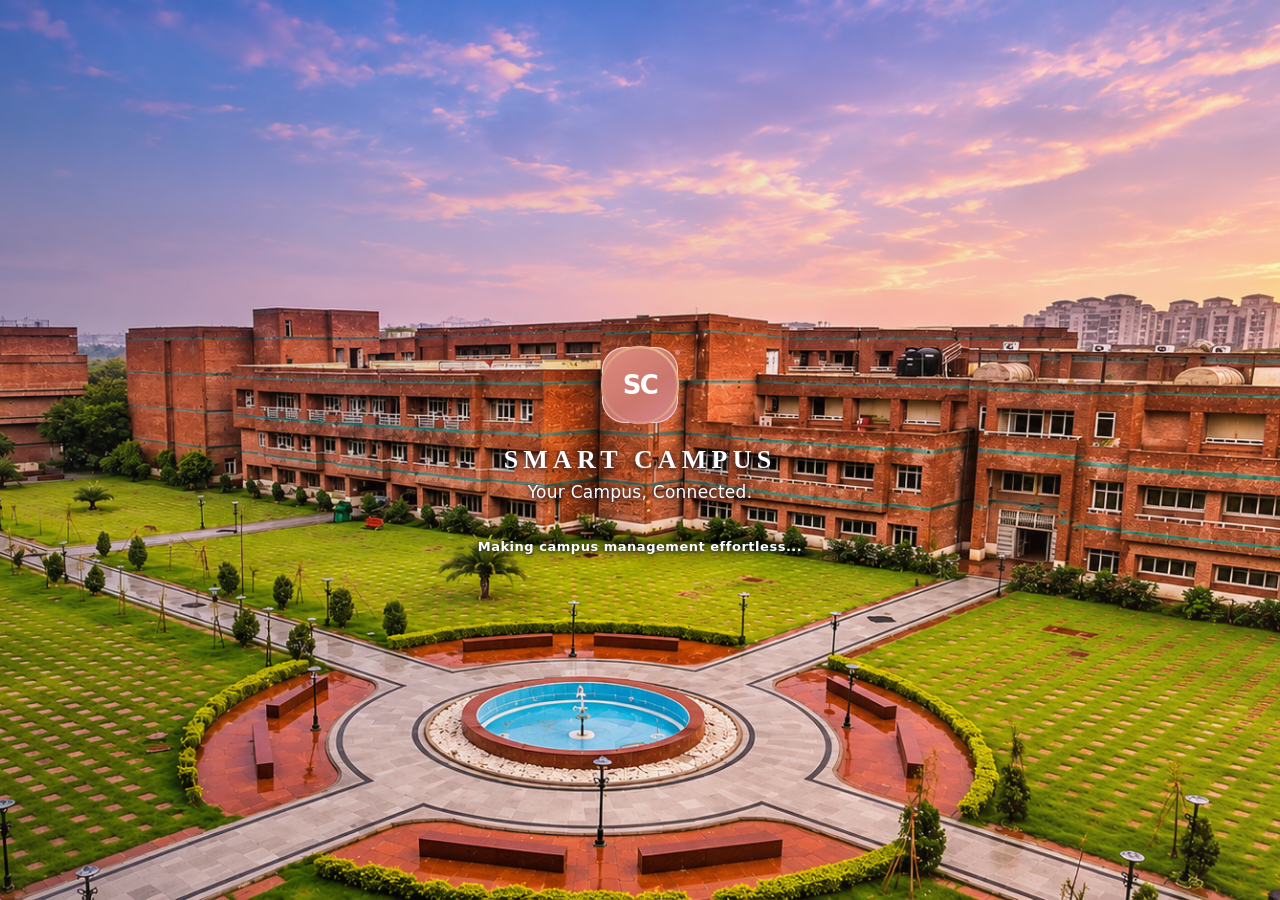
==== commit d8b36486: "Made changes to the login page and added an starting animation" ====
--- a/frontend/index.html
+++ b/frontend/index.html
@@ -6,27 +6,52 @@
 <meta http-equiv="Cache-Control" content="no-cache, no-store, must-revalidate">
 <meta http-equiv="Pragma" content="no-cache">
 <meta http-equiv="Expires" content="0">
-<title>Smart Campus — Space &amp; Resource Booking</title>
-<link rel="stylesheet" href="css/style.css?v=8">
+<title>Smart Campus — Space Resource Booking</title>
+<link rel="icon" type="image/svg+xml" href="assets/smart-campus-icon.svg?v=1">
+<link rel="stylesheet" href="css/style.css?v=28">
 </head>
 <body>
+
+<div id="introScreen" class="intro-screen" aria-label="Loading Smart Campus" role="status">
+  <div class="intro-orb intro-orb-one"></div>
+  <div class="intro-orb intro-orb-two"></div>
+  <div class="intro-content">
+    <div class="intro-logo">SC</div>
+    <h1 class="intro-title">SMART CAMPUS</h1>
+    <p class="intro-tagline">Your Campus, Connected.</p>
+    <div class="intro-loader" aria-hidden="true"><svg viewBox="0 0 48 48"><defs><linearGradient id="introRing" x1="0" y1="1" x2="1" y2="0"><stop offset="0" stop-color="#d98578"/><stop offset="1" stop-color="#e6bd91"/></linearGradient></defs><circle class="loader-track" cx="24" cy="24" r="19"></circle><circle class="loader-progress" cx="24" cy="24" r="19"></circle></svg><span></span></div>
+    <p class="intro-loading">Making campus management effortless...</p>
+  </div>
+</div>
 
 <div id="errBanner" style="display:none;position:fixed;top:0;left:0;right:0;z-index:200;
   background:#b91c1c;color:#fff;padding:9px 14px;font:12px/1.45 ui-monospace,SFMono-Regular,Menlo,monospace"></div>
 
-<div id="loginScreen" class="login-wrap">
+<div id="loginScreen" class="login-wrap auth-boot-pending">
+  <section class="login-story" aria-label="Smart Campus resources">
+    <div class="story-brand">SMART CAMPUS</div>
+    <h2>Manage Campus<br>Resources <span>Effortlessly</span></h2>
+    <p>Book spaces, labs, sports facilities and equipment — all in one place.</p>
+    <div class="story-categories" aria-label="Campus resource categories">
+      <div class="story-category"><span class="story-icon"><svg viewBox="0 0 32 32" aria-hidden="true"><path d="M4 26h24M7 26V10l9-5 9 5v16M12 26v-8h8v8M11 12h.1M21 12h.1"/><path d="M3 10h26"/></svg></span><span>Spaces</span></div>
+      <div class="story-category"><span class="story-icon"><svg viewBox="0 0 32 32" aria-hidden="true"><path d="M12 4h8M14 4v9L7 25a2 2 0 0 0 2 3h14a2 2 0 0 0 2-3l-7-12V4M11 21h10M14 17h4"/></svg></span><span>Labs</span></div>
+      <div class="story-category"><span class="story-icon"><svg viewBox="0 0 32 32" aria-hidden="true"><circle cx="16" cy="16" r="12"/><path d="M4 16h24M16 4c4 5 4 19 0 24M16 4c-4 5-4 19 0 24M8 8c4 3 12 3 16 0M8 24c4-3 12-3 16 0"/></svg></span><span>Sports</span></div>
+      <div class="story-category"><span class="story-icon"><svg viewBox="0 0 32 32" aria-hidden="true"><rect x="5" y="6" width="22" height="16" rx="2"/><path d="M3 27h26l-2-4H5l-2 4ZM12 26h8"/></svg></span><span>Equipment</span></div>
+    </div>
+  </section>
   <div class="login-card" id="loginCard">
-    <div class="logo">SC</div>
-    <h1>Smart Campus</h1>
-    <p class="sub">Space &amp; Resource Booking System — centralized discovery, conflict-free booking and approvals.</p>
+    <div class="auth-brand"><div class="logo">SC</div><span>SMART CAMPUS</span></div>
+    <div class="auth-heading"><h1 id="authHeading">Welcome Back</h1>
+    <p class="sub" id="authSubtitle">Log in to your account and seamlessly continue managing your campus resources.</p></div>
     <div id="loginFormArea">
-      <div class="field"><label for="loginEmail">Email</label>
-        <input id="loginEmail" class="input" type="email" placeholder="name@campus.edu" autocomplete="username"></div>
-      <div class="field"><label for="loginPass">Password</label>
-        <input id="loginPass" class="input" type="password" placeholder="••••••••" autocomplete="current-password"></div>
-      <button id="signInBtn" class="btn primary block" type="button" onclick="doLogin()">Sign in</button>
-      <div style="text-align:center;margin-top:16px">
-        <button type="button" class="link-btn" onclick="toggleAuthMode('register')">New user? Register here</button>
+      <div class="field auth-field"><label for="loginEmail">Email address</label>
+        <div class="auth-input-wrap"><svg viewBox="0 0 24 24" aria-hidden="true"><path d="M4 6.5h16v11H4zM4.5 7l7.5 6 7.5-6"/></svg><input id="loginEmail" class="input" type="email" placeholder="Enter your email address" autocomplete="username"></div></div>
+      <div class="field auth-field"><label for="loginPass">Password</label>
+        <div class="auth-input-wrap"><svg viewBox="0 0 24 24" aria-hidden="true"><rect x="5" y="10" width="14" height="10" rx="2"/><path d="M8 10V7a4 4 0 0 1 8 0v3"/></svg><input id="loginPass" class="input" type="password" placeholder="Enter your password" autocomplete="current-password"><button class="password-toggle" type="button" aria-label="Show password" aria-pressed="false" onclick="togglePasswordVisibility()"><svg viewBox="0 0 24 24" aria-hidden="true"><path d="M2.5 12s3.3-6 9.5-6 9.5 6 9.5 6-3.3 6-9.5 6-9.5-6-9.5-6Z"/><circle cx="12" cy="12" r="2.5"/></svg></button></div></div>
+      <button id="signInBtn" class="btn primary block" type="button" onclick="doLogin()"><span class="button-label">Sign in to your account</span><span class="button-spinner" aria-hidden="true"></span><span class="button-arrow" aria-hidden="true">→</span></button>
+      <div class="auth-register-prompt">
+        <span>Don’t have an account?</span>
+        <button type="button" class="link-btn" onclick="toggleAuthMode('register')">Sign up</button>
       </div>
     </div>
 
@@ -92,6 +117,23 @@
 </div>
 
 <div id="app" class="app hidden">
+  <svg class="dashboard-botanical" viewBox="0 0 1680 960" preserveAspectRatio="xMidYMid slice" aria-hidden="true" focusable="false">
+    <defs><linearGradient id="dashboardIvy" x1="0" y1="0" x2="1" y2="1"><stop stop-color="#c9d8bd"/><stop offset="1" stop-color="#829873"/></linearGradient></defs>
+    <g class="dashboard-leaves branch-upper">
+      <path class="branch-stem" d="M1710 5c-105 74-177 136-237 248"/>
+      <path class="branch-stem fine" d="M1586 99c-37-2-65 10-86 35m39 24c-34 5-56 23-67 51m62-79c3-34-8-60-34-79m-58 177c-33-7-61 0-85 23"/>
+      <path class="branch-leaf" d="M1500 137c-4-24 8-44 29-54 10 22 5 44-15 58 24-3 43 7 51 28-23 8-46 0-57-21l-11 2Z"/>
+      <path class="branch-leaf pale" d="M1474 219c1-24 16-41 39-46 5 24-5 44-27 54 24 3 39 17 41 39-24 3-45-10-51-33l-12-1Z"/>
+      <path class="branch-leaf" d="M1535 78c12-21 35-30 57-22-6 24-22 39-46 41 21 11 31 31 23 53-23-6-38-25-36-49l-10-6Z"/>
+    </g>
+    <g class="dashboard-leaves branch-lower">
+      <path class="branch-stem" d="M-24 970c74-82 113-150 100-232S22 613 42 532"/>
+      <path class="branch-stem fine" d="M51 880c34-4 62 5 86 28m-71-96c32-9 54-27 69-54m-90-20c26-20 39-45 42-75"/>
+      <path class="branch-leaf" d="M138 914c2-25-11-45-34-53-8 24-1 45 21 57-25-2-43 9-49 31 24 6 46-3 55-25l11 1Z"/>
+      <path class="branch-leaf pale" d="M135 784c-4-24-21-39-45-41-3 24 8 43 31 51-24 5-38 21-37 44 24 0 43-14 47-37l12-2Z"/>
+      <path class="branch-leaf" d="M83 679c-12-20-35-27-57-18 7 23 24 37 48 37-21 12-29 32-20 53 22-7 35-27 31-50l10-7Z"/>
+    </g>
+  </svg>
   <aside class="sidebar">
     <div class="brand"><div class="mark">SC</div>
       <div><h2>Smart Campus</h2><span>Booking System</span></div></div>
@@ -121,8 +163,8 @@
 <div id="toast" class="toast"></div>
 
 <!-- Modular Architecture Scripts -->
-<script src="js/config.js?v=3"></script>
-<script src="js/api.js?v=3"></script>
+<script src="js/config.js?v=15"></script>
+<script src="js/api.js?v=15"></script>
 <script src="js/auth.js?v=3"></script>
 <script src="js/navigation.js?v=5"></script>
 <script src="js/resources.js?v=8"></script>
@@ -130,13 +172,13 @@
 <script src="js/approvals.js?v=3"></script>
 <script src="js/checkins.js?v=3"></script>
 <script src="js/maintenance.js?v=4"></script>
-<script src="js/blackouts.js?v=12"></script>
+<script src="js/blackouts.js?v=15"></script>
 <script src="js/notifications.js?v=4"></script>
 <script src="js/societies.js?v=3"></script>
 <script src="js/equipment.js?v=5"></script>
 <script src="js/users.js?v=3"></script>
 <script src="js/timetable_admin.js?v=3"></script>
 <script src="js/reports.js?v=6"></script>
-<script src="js/app.js?v=3"></script>
+<script src="js/app.js?v=4"></script>
 </body>
 </html>
--- a/frontend/css/style.css
+++ b/frontend/css/style.css
@@ -596,3 +596,393 @@
     .operating-days-heading{align-items:flex-start;flex-direction:column}
     .operating-hours-footer .muted{font-size:10px}
   }
+
+/* Authentication experience: isolated from the signed-in application UI. */
+:root{--auth-night:#080b14;--auth-blue:#4f8cff;--auth-violet:#7665ff;--auth-muted:#a4afc7;--auth-border:rgba(194,210,255,.16);--auth-transition:180ms ease}
+.intro-screen{position:fixed;inset:0;z-index:300;display:grid;place-items:center;overflow:hidden;background:radial-gradient(ellipse at 50% 48%,rgba(255,255,255,.8),transparent 32%),radial-gradient(ellipse at 18% 82%,rgba(110,145,255,.52),transparent 42%),radial-gradient(ellipse at 84% 18%,rgba(170,147,255,.55),transparent 40%),linear-gradient(135deg,#e9edff,#dce5ff 52%,#eeeaff);animation:intro-bg-in .55s ease both;transition:opacity .48s ease,visibility .48s ease}
+.intro-screen::before,.intro-screen::after{content:"";position:absolute;border-radius:50%;filter:blur(55px);pointer-events:none;animation:intro-drift 8s ease-in-out infinite alternate}
+.intro-screen::before{width:36vw;height:36vw;min-width:260px;min-height:260px;left:-12vw;bottom:-20vw;background:rgba(91,128,255,.24)}
+.intro-screen::after{width:34vw;height:34vw;min-width:250px;min-height:250px;right:-12vw;top:-18vw;background:rgba(135,102,255,.22);animation-delay:-3s}
+.intro-orb{position:absolute;border-radius:50%;pointer-events:none}.intro-orb-one{width:260px;height:260px;left:calc(50% - 130px);top:calc(50% - 175px);background:rgba(255,255,255,.32);filter:blur(45px)}.intro-orb-two{width:320px;height:220px;left:calc(50% - 160px);top:calc(50% + 50px);background:rgba(79,107,255,.13);filter:blur(55px)}
+.intro-content{position:relative;z-index:1;display:flex;align-items:center;flex-direction:column;text-align:center;padding:24px}
+.intro-logo{width:76px;height:76px;display:grid;place-items:center;border-radius:23px;color:#fff;font-size:26px;font-weight:800;letter-spacing:-.06em;background:linear-gradient(145deg,#496dff,#7660ed 62%,#9e71ff);box-shadow:0 16px 44px rgba(75,91,235,.3),0 0 0 1px rgba(255,255,255,.42) inset;opacity:0;animation:intro-logo-in .55s cubic-bezier(.2,.8,.2,1) .38s forwards,intro-logo-glow 2.4s ease-in-out 1s infinite alternate}
+.intro-title{margin-top:22px;color:#20264c;font-size:clamp(29px,4vw,40px);font-weight:750;letter-spacing:-.045em;opacity:0;animation:intro-text-in .58s ease .9s forwards}.intro-tagline{margin:7px 0 25px;color:#59658e;font-size:15px;letter-spacing:.015em;opacity:0;animation:intro-text-in .55s ease 1.12s forwards}
+.intro-loader{position:relative;width:42px;height:42px;opacity:0;transform:scale(.7);animation:intro-loader-in .5s ease 1.5s forwards,intro-loader-glow 2s ease-in-out 2s infinite alternate}.intro-loader svg{width:100%;height:100%;overflow:visible;animation:intro-spin 1.25s linear infinite}.intro-loader circle{fill:none;stroke-width:2.6}.intro-loader .loader-track{stroke:rgba(82,105,194,.16)}.intro-loader .loader-progress{stroke:url(#introRing);stroke-linecap:round;stroke-dasharray:73 120;filter:drop-shadow(0 0 4px rgba(82,103,255,.5))}.intro-loader span{position:absolute;width:6px;height:6px;right:2px;top:8px;border-radius:50%;background:#7f62ff;box-shadow:0 0 10px 3px rgba(104,99,255,.46)}.intro-loading{margin:12px 0 0;color:#707ba0;font-size:12px;letter-spacing:.05em;opacity:0;animation:intro-text-in .5s ease 1.7s forwards}.intro-screen.intro-leaving{opacity:0;visibility:hidden;pointer-events:none}.auth-boot-pending{visibility:hidden!important}
+.login-wrap{min-height:100svh;display:grid;place-items:center;padding:32px 20px;overflow:auto;isolation:isolate;background:radial-gradient(ellipse at 4% 88%,rgba(34,76,164,.38),transparent 38%),radial-gradient(ellipse at 93% 95%,rgba(55,64,158,.32),transparent 36%),radial-gradient(ellipse at 52% 48%,rgba(42,67,139,.22),transparent 46%),linear-gradient(135deg,#08090d 0%,#0b1224 52%,#10162a 100%)}
+.login-wrap::before{content:"";position:fixed;inset:-18%;z-index:-1;pointer-events:none;background:radial-gradient(ellipse at 30% 78%,rgba(35,102,221,.13),transparent 34%),radial-gradient(ellipse at 76% 30%,rgba(104,74,228,.13),transparent 32%);filter:blur(18px);animation:auth-ambient 14s ease-in-out infinite alternate}
+.login-card{width:min(100%,590px);padding:38px 52px 34px;border:1px solid var(--auth-border);border-radius:26px;background:linear-gradient(145deg,rgba(25,34,57,.83),rgba(13,19,34,.78));box-shadow:0 28px 100px rgba(0,0,0,.48),0 0 90px rgba(61,102,220,.18),inset 0 1px rgba(255,255,255,.055);backdrop-filter:blur(24px);-webkit-backdrop-filter:blur(24px);color:#f5f7ff;animation:auth-card-in .62s cubic-bezier(.2,.8,.2,1) both}
+.login-card .auth-brand{display:flex;align-items:center;justify-content:center;gap:10px;margin-bottom:24px;color:#aebbe0;font-size:10px;font-weight:750;letter-spacing:.19em}.login-card .logo{width:34px;height:34px;margin:0;border-radius:11px;background:linear-gradient(140deg,#438dff,#655ef3 65%,#9364f7);display:grid;place-items:center;color:white;font-size:13px;font-weight:800;box-shadow:0 6px 20px rgba(70,102,255,.3)}.login-card .auth-heading{text-align:center;margin-bottom:28px}.login-card h1{color:#f7f8ff;font-size:clamp(27px,4vw,34px);font-weight:700;letter-spacing:-.04em}.login-card .sub{max-width:420px;margin:10px auto 0;color:var(--auth-muted);font-size:14px;line-height:1.65}
+.login-card .field{margin-bottom:18px}.login-card .field label{margin:0 0 8px 3px;color:#c6cee1;font-size:12px;font-weight:600;letter-spacing:.025em}.login-card .auth-input-wrap{position:relative;display:flex;align-items:center}.login-card .auth-input-wrap>svg{position:absolute;left:16px;width:18px;height:18px;fill:none;stroke:#8292b8;stroke-width:1.6;stroke-linecap:round;stroke-linejoin:round;pointer-events:none;z-index:1}.login-card .input{width:100%;min-height:54px;padding:13px 48px;border:1px solid rgba(190,205,241,.15);border-radius:999px;outline:none;background:rgba(5,10,21,.38);color:#f5f7ff;font:inherit;font-size:14px;transition:border-color var(--auth-transition),box-shadow var(--auth-transition),background var(--auth-transition)}.login-card .input::placeholder{color:#77839e}.login-card .input:hover{border-color:rgba(155,177,234,.3)}.login-card .input:focus{border-color:rgba(82,139,255,.86);background:rgba(8,15,32,.62);box-shadow:0 0 0 3px rgba(69,127,255,.14),0 0 22px rgba(54,112,255,.1)}
+.login-card .password-toggle{position:absolute;right:9px;top:50%;transform:translateY(-50%);width:38px;height:38px;display:grid;place-items:center;border:0;border-radius:50%;background:transparent;color:#92a0be;cursor:pointer;transition:color var(--auth-transition),background var(--auth-transition)}.login-card .password-toggle:hover{color:white;background:rgba(255,255,255,.08)}.login-card .password-toggle svg{width:18px;height:18px;fill:none;stroke:currentColor;stroke-width:1.6;stroke-linecap:round;stroke-linejoin:round}
+#signInBtn{position:relative;display:flex;align-items:center;justify-content:center;min-height:54px;margin-top:24px;padding:12px 50px;border:1px solid rgba(255,255,255,.16);border-radius:999px;background:linear-gradient(100deg,#3478f6,#4e65f2 56%,#7656e9);color:#fff;font-size:14px;font-weight:700;letter-spacing:.01em;box-shadow:0 12px 30px rgba(44,91,227,.29),inset 0 1px rgba(255,255,255,.2);transition:transform var(--auth-transition),box-shadow var(--auth-transition),filter var(--auth-transition)}#signInBtn:hover{transform:translateY(-2px);filter:brightness(1.08);box-shadow:0 16px 36px rgba(44,91,227,.39),inset 0 1px rgba(255,255,255,.22)}#signInBtn:active{transform:translateY(0) scale(.99)}#signInBtn:disabled{cursor:wait;opacity:.82}#signInBtn.loading .button-label{opacity:.78}#signInBtn.loading .button-arrow{display:none}.button-arrow{position:absolute;right:20px;font-size:19px;font-weight:400;transition:transform var(--auth-transition)}#signInBtn:hover .button-arrow{transform:translateX(3px)}.button-spinner{display:none;width:17px;height:17px;margin-left:10px;border:2px solid rgba(255,255,255,.34);border-top-color:#fff;border-radius:50%;animation:spin .7s linear infinite}#signInBtn.loading .button-spinner{display:block}
+.auth-register-prompt{display:flex;justify-content:center;align-items:center;gap:5px;margin-top:25px;color:#9eaac4;font-size:13px}.login-card .link-btn{padding:4px;color:#71a5ff;font:inherit;font-size:13px;font-weight:650;text-decoration:none;transition:color var(--auth-transition),text-shadow var(--auth-transition)}.login-card .link-btn:hover{color:#a6c7ff;text-shadow:0 0 16px rgba(93,145,255,.5);background:transparent}#registerFormArea{margin-top:4px}#registerFormArea .field{margin-bottom:12px}#registerFormArea .input{border-radius:13px;min-height:45px;padding:10px 13px}#registerFormArea select.input{color-scheme:dark}#registerFormArea textarea.input{border-radius:13px}#registerFormArea .role-tab{border:0;border-radius:9px;background:transparent;color:#a9b5ce;font-weight:600;padding:9px;cursor:pointer;transition:background var(--auth-transition),color var(--auth-transition)}#registerFormArea .role-tab.active{background:linear-gradient(110deg,#3478f6,#695ce9);color:white;box-shadow:0 4px 13px rgba(54,91,221,.3)}#registerFormArea .muted{color:#9daac4!important}#registerBtn{border-radius:999px;min-height:48px}#errBanner{font-family:inherit!important;backdrop-filter:blur(12px)}
+@keyframes intro-bg-in{from{opacity:0}to{opacity:1}}@keyframes intro-logo-in{from{opacity:0;transform:scale(.72)}to{opacity:1;transform:scale(1)}}@keyframes intro-logo-glow{from{box-shadow:0 16px 40px rgba(75,91,235,.25),0 0 0 0 rgba(94,117,255,.2)}to{box-shadow:0 18px 46px rgba(75,91,235,.38),0 0 30px 3px rgba(94,117,255,.18)}}@keyframes intro-text-in{from{opacity:0;transform:translateY(10px)}to{opacity:1;transform:translateY(0)}}@keyframes intro-loader-in{to{opacity:1;transform:scale(1)}}@keyframes intro-loader-glow{from{filter:drop-shadow(0 0 2px rgba(92,106,255,.22))}to{filter:drop-shadow(0 0 11px rgba(92,106,255,.52))}}@keyframes intro-spin{to{transform:rotate(360deg)}}@keyframes intro-drift{to{transform:translate(22px,-18px) scale(1.08)}}@keyframes auth-ambient{to{transform:translate3d(1.4%,-1%,0) scale(1.04);opacity:.8}}@keyframes auth-card-in{from{opacity:0;transform:translateY(19px) scale(.985)}to{opacity:1;transform:translateY(0) scale(1)}}
+@media(max-width:620px){.login-wrap{min-height:100svh;padding:18px 13px;align-items:start}.login-card{margin:auto 0;padding:29px 22px 25px;border-radius:22px}.login-card .auth-brand{margin-bottom:20px}.login-card .auth-heading{margin-bottom:22px}.login-card h1{font-size:28px}.login-card .sub{font-size:13px;line-height:1.55}.login-card .input,#signInBtn{min-height:52px}}
+@media(max-height:700px) and (min-width:621px){.login-wrap{align-items:start}.login-card{margin:12px 0;padding-top:27px;padding-bottom:24px}.login-card .auth-brand{margin-bottom:15px}.login-card .auth-heading{margin-bottom:18px}.login-card .field{margin-bottom:12px}}
+@media(prefers-reduced-motion:reduce){.intro-screen,.intro-screen::before,.intro-screen::after,.intro-logo,.intro-title,.intro-tagline,.intro-loader,.intro-loader svg,.intro-loading,.login-card,.login-wrap::before{animation-duration:.01ms!important;animation-delay:0ms!important;animation-iteration-count:1!important}.intro-screen,.login-card,#signInBtn,.login-card .input{transition-duration:.01ms!important}}
+/* Keep the intro in the same dark blue environment as the sign-in screen. */
+.intro-screen{background:radial-gradient(ellipse at 4% 88%,rgba(34,76,164,.38),transparent 38%),radial-gradient(ellipse at 93% 95%,rgba(55,64,158,.32),transparent 36%),radial-gradient(ellipse at 52% 48%,rgba(42,67,139,.22),transparent 46%),linear-gradient(135deg,#08090d 0%,#0b1224 52%,#10162a 100%)}
+.intro-orb-one{background:rgba(58,108,228,.17)}
+.intro-title{color:#f3f6ff}.intro-tagline{color:#aab8db}.intro-loader .loader-track{stroke:rgba(150,178,255,.16)}.intro-loader .loader-progress{filter:drop-shadow(0 0 5px rgba(82,125,255,.7))}.intro-loader span{background:#9a81ff;box-shadow:0 0 10px 3px rgba(104,126,255,.65)}.intro-loading{color:#8f9dbd}
+@property --auth-border-angle{syntax:'<angle>';initial-value:0deg;inherits:false}
+.login-card{--auth-border-angle:0deg;position:relative;isolation:isolate}
+.login-card::before{content:"";position:absolute;inset:-1px;z-index:0;padding:1.5px;border-radius:inherit;pointer-events:none;background:conic-gradient(from var(--auth-border-angle),transparent 0deg,rgba(69,128,255,.12) 35deg,rgba(65,157,255,.95) 68deg,rgba(132,91,255,.9) 98deg,rgba(96,105,255,.12) 130deg,transparent 165deg,transparent 360deg);-webkit-mask:linear-gradient(#fff 0 0) content-box,linear-gradient(#fff 0 0);-webkit-mask-composite:xor;mask-composite:exclude;filter:drop-shadow(0 0 5px rgba(72,125,255,.4));animation:auth-border-orbit 7s linear infinite}
+.login-card>*{position:relative;z-index:1}
+@keyframes auth-border-orbit{to{--auth-border-angle:360deg}}
+@media(prefers-reduced-motion:reduce){.login-card::before{animation:none}}
+
+/* Soft Pastel Editorial authentication identity. */
+#introScreen{background:radial-gradient(ellipse at 18% 80%,rgba(249,223,210,.7),transparent 42%),radial-gradient(ellipse at 82% 15%,rgba(232,225,243,.7),transparent 40%),radial-gradient(ellipse at 75% 78%,rgba(220,232,217,.48),transparent 35%),linear-gradient(135deg,#fff8f1,#fffdf9 54%,#fbf3ee)}
+#introScreen::before,#introScreen::after{width:76vw;height:60vh;min-width:440px;min-height:320px;filter:blur(34px);opacity:.74;animation:curtain-drift 17s ease-in-out infinite alternate}
+#introScreen::before{left:-15vw;bottom:-28vh;top:auto;border-radius:64% 36% 54% 46% / 48% 58% 42% 52%;background:linear-gradient(125deg,rgba(249,223,210,.75),rgba(241,220,230,.44) 52%,rgba(255,248,241,0))}
+#introScreen::after{right:-20vw;top:-26vh;left:auto;border-radius:38% 62% 47% 53% / 57% 42% 58% 43%;background:linear-gradient(145deg,rgba(232,225,243,.68),rgba(220,232,217,.36) 54%,rgba(255,253,249,0));animation-delay:-8s}
+#introScreen .intro-orb{display:none}
+#introScreen .intro-logo{background:linear-gradient(145deg,#c77f73,#b5756c 58%,#d7aa91);box-shadow:0 15px 38px rgba(169,110,101,.22),0 0 0 1px rgba(255,255,255,.7) inset;animation:intro-logo-in .55s cubic-bezier(.2,.8,.2,1) .38s forwards,pastel-logo-glow 2.7s ease-in-out 1s infinite alternate}
+#introScreen .intro-title{color:#493d3b;font-family:"Iowan Old Style","Palatino Linotype","Book Antiqua",Georgia,serif;font-size:clamp(18px,2vw,21px);font-weight:700;letter-spacing:.18em}
+#introScreen .intro-tagline{color:#887b78}
+#introScreen .intro-loader{position:absolute;top:14px;width:96px;height:96px;opacity:0;transform:scale(.88);animation:intro-loader-in .45s ease 1.15s forwards,pastel-loader-glow 2.4s ease-in-out 1.65s infinite alternate}
+#introScreen .intro-loader svg{animation:none;overflow:visible}
+#introScreen .intro-loader circle{stroke-width:1.15}
+#introScreen .intro-loader .loader-track{stroke:rgba(169,110,101,.16)}
+#introScreen .intro-loader .loader-progress{stroke:url(#introRing);stroke-dasharray:119;stroke-dashoffset:119;stroke-linecap:round;filter:drop-shadow(0 2px 4px rgba(169,110,101,.22));animation:pastel-ring-fill 1.85s cubic-bezier(.35,.05,.2,1) 1s forwards}
+#introScreen .intro-loader span{width:5px;height:5px;right:8px;top:13px;background:#c77f73;box-shadow:0 0 7px 2px rgba(199,127,115,.35)}
+#introScreen .intro-loading{color:#a69a96;font-size:11px;letter-spacing:.04em}
+#loginScreen.login-wrap{--panel:rgba(255,253,249,.68);--ink:#493d3b;--muted:#887b78;--line:rgba(169,110,101,.16);--primary:#a96e65;--primary-d:#965b53;--primary-soft:rgba(199,127,115,.12);--ok:#56836b;--ok-soft:rgba(106,151,119,.12);--warn:#a87545;--warn-soft:rgba(222,184,130,.17);--bad:#b45e59;--bad-soft:rgba(180,94,89,.12);--shadow:0 24px 70px rgba(105,72,64,.11),0 6px 20px rgba(143,103,86,.07);color-scheme:light;min-height:100svh;padding:32px 20px;overflow:auto;isolation:isolate;background:radial-gradient(ellipse at 9% 87%,rgba(249,223,210,.72),transparent 39%),radial-gradient(ellipse at 92% 12%,rgba(232,225,243,.66),transparent 36%),radial-gradient(ellipse at 74% 91%,rgba(220,232,217,.46),transparent 36%),linear-gradient(135deg,#fff8f1 0%,#fffdf9 52%,#fbf4ef 100%)}
+#loginScreen.login-wrap::before,#loginScreen.login-wrap::after{content:"";position:fixed;inset:auto;z-index:-1;display:block;pointer-events:none;filter:blur(38px);opacity:.62;will-change:transform}
+#loginScreen.login-wrap::before{width:70vw;height:58vh;left:-18vw;bottom:-28vh;border-radius:64% 36% 54% 46% / 48% 58% 42% 52%;background:linear-gradient(120deg,rgba(249,223,210,.76),rgba(241,220,230,.42) 55%,transparent);animation:curtain-drift 19s ease-in-out infinite alternate}
+#loginScreen.login-wrap::after{width:64vw;height:56vh;right:-20vw;top:-30vh;border-radius:38% 62% 47% 53% / 57% 42% 58% 43%;background:linear-gradient(145deg,rgba(232,225,243,.72),rgba(220,232,217,.38) 58%,transparent);animation:curtain-drift 23s ease-in-out -7s infinite alternate-reverse}
+#loginScreen .login-card{width:min(100%,520px);padding:40px 46px 35px;border:1px solid rgba(255,255,255,.88);border-radius:27px;background:linear-gradient(145deg,rgba(255,253,249,.8),rgba(255,249,244,.68));box-shadow:0 28px 78px rgba(115,76,64,.13),0 7px 24px rgba(168,121,104,.08),inset 0 1px rgba(255,255,255,.95);backdrop-filter:blur(24px);-webkit-backdrop-filter:blur(24px);color:#493d3b;animation:auth-card-in .68s cubic-bezier(.2,.8,.2,1) both}
+#loginScreen .login-card.shake{animation:shake .45s cubic-bezier(.36,.07,.19,.97)}
+#loginScreen .login-card.exiting{animation:cardOut .34s cubic-bezier(.4,0,1,1) forwards;pointer-events:none}
+#loginScreen .login-card::before{display:block;content:"";position:absolute;inset:-1px;z-index:0;padding:1.5px;border-radius:inherit;pointer-events:none;background:conic-gradient(from var(--auth-border-angle),transparent 0deg,rgba(199,127,115,.1) 48deg,rgba(199,127,115,.92) 78deg,rgba(231,190,151,.98) 96deg,rgba(169,110,101,.72) 112deg,rgba(199,127,115,.08) 146deg,transparent 180deg,transparent 360deg);-webkit-mask:linear-gradient(#fff 0 0) content-box,linear-gradient(#fff 0 0);-webkit-mask-composite:xor;mask-composite:exclude;filter:drop-shadow(0 0 5px rgba(199,127,115,.24));animation:auth-border-orbit 8s linear infinite}
+#loginScreen .auth-brand{color:#9a7168;font-size:10px;letter-spacing:.16em}
+#loginScreen .login-card .logo{background:linear-gradient(145deg,#c77f73,#ab6e66 62%,#d5a58e);box-shadow:0 7px 18px rgba(169,110,101,.2),inset 0 1px rgba(255,255,255,.35);animation:none}
+#loginScreen .login-card h1{color:#493d3b;font-family:"Iowan Old Style","Palatino Linotype","Book Antiqua",Georgia,serif;font-size:clamp(30px,4vw,36px);font-weight:600;letter-spacing:-.035em}
+#loginScreen .login-card .sub{color:#887b78;font-size:14px;line-height:1.65}
+#loginScreen .login-card .field label{color:#6f605d}
+#loginScreen .login-card .auth-input-wrap>svg{stroke:#9a817a;transition:stroke .18s ease}
+#loginScreen .login-card .auth-input-wrap:focus-within>svg{stroke:#a96e65}
+#loginScreen .login-card .input{border-color:rgba(169,110,101,.18);border-radius:14px;background:rgba(255,253,249,.78);color:#493d3b;box-shadow:inset 0 1px 2px rgba(105,72,64,.025)}
+#loginScreen .login-card .input::placeholder{color:#a69a96}
+#loginScreen .login-card .input:hover{border-color:rgba(169,110,101,.3)}
+#loginScreen .login-card .input:focus{border-color:rgba(169,110,101,.58);background:rgba(255,253,249,.96);box-shadow:0 0 0 3px rgba(199,127,115,.11),0 4px 14px rgba(169,110,101,.06)}
+#loginScreen .login-card .password-toggle{color:#97837e}
+#loginScreen .login-card .password-toggle:hover{color:#8c5e56;background:rgba(169,110,101,.08)}
+#loginScreen #signInBtn{min-height:52px;margin-top:22px;border:1px solid rgba(255,255,255,.4);border-radius:999px;background:linear-gradient(105deg,#b8776d,#a96e65 58%,#c77f73);color:#fff;box-shadow:0 10px 23px rgba(169,110,101,.2),inset 0 1px rgba(255,255,255,.25);transition:transform .18s ease,box-shadow .18s ease,filter .18s ease}
+#loginScreen #signInBtn:hover{transform:translateY(-1px);filter:brightness(1.035);box-shadow:0 14px 28px rgba(169,110,101,.25),inset 0 1px rgba(255,255,255,.32)}
+#loginScreen #signInBtn:active{transform:translateY(0) scale(.99)}
+#loginScreen .button-spinner{border-color:rgba(255,255,255,.42);border-top-color:#fff}
+#loginScreen .auth-register-prompt{color:#887b78}
+#loginScreen .link-btn{color:#a96e65;text-decoration-color:rgba(169,110,101,.32)}
+#loginScreen .link-btn:hover{color:#8f5a53;text-shadow:none;background:rgba(199,127,115,.08)}
+#loginScreen .link-btn:focus-visible,#loginScreen button:focus-visible{outline:2px solid rgba(169,110,101,.72);outline-offset:3px}
+#loginScreen #registerFormArea .input{min-height:45px;border-radius:12px;padding:10px 13px}
+#loginScreen #registerFormArea select.input{color-scheme:light}
+#loginScreen #registerFormArea .role-tab{color:#887b78}
+#loginScreen #registerFormArea .role-tab:hover{background:rgba(199,127,115,.08);color:#6c5550}
+#loginScreen #registerFormArea .role-tab.active{background:linear-gradient(105deg,#b8776d,#a96e65 58%,#c77f73);color:#fff;box-shadow:0 4px 12px rgba(169,110,101,.17)}
+#loginScreen #registerFormArea .muted{color:#887b78!important}
+#loginScreen #registerBtn{border-radius:999px;min-height:48px;background:linear-gradient(105deg,#b8776d,#a96e65 58%,#c77f73);box-shadow:0 8px 18px rgba(169,110,101,.17)}
+#loginScreen.login-wrap~#toast{border:1px solid rgba(169,110,101,.16);background:rgba(255,253,249,.94);color:#493d3b;box-shadow:0 12px 32px rgba(105,72,64,.15);backdrop-filter:blur(14px)}
+#loginScreen.login-wrap~#toast.err{background:rgba(250,232,226,.97);color:#8a4844}
+#loginScreen.login-wrap~#toast.ok{background:rgba(231,241,229,.97);color:#426a52}
+@keyframes curtain-drift{0%{transform:translate3d(0,0,0) rotate(-3deg) scale(1)}50%{transform:translate3d(3vw,-1.5vh,0) rotate(0deg) scale(1.025)}100%{transform:translate3d(-1.5vw,2vh,0) rotate(3deg) scale(1.04)}}
+@keyframes pastel-logo-glow{from{box-shadow:0 15px 38px rgba(169,110,101,.18),0 0 0 0 rgba(199,127,115,.1)}to{box-shadow:0 16px 42px rgba(169,110,101,.26),0 0 22px 3px rgba(199,127,115,.14)}}
+@keyframes pastel-ring-fill{to{stroke-dashoffset:0}}
+@keyframes pastel-loader-glow{from{filter:drop-shadow(0 1px 3px rgba(169,110,101,.1))}to{filter:drop-shadow(0 2px 8px rgba(169,110,101,.23))}}
+@media(max-width:620px){#loginScreen.login-wrap{padding:18px 13px}#loginScreen .login-card{margin:auto 0;padding:30px 23px 26px;border-radius:23px}#loginScreen .login-card .auth-brand{margin-bottom:19px}#loginScreen .login-card .auth-heading{margin-bottom:22px}#loginScreen .login-card h1{font-size:31px}#loginScreen .login-card .input{min-height:52px}}
+@media(max-height:700px) and (min-width:621px){#loginScreen.login-wrap{align-items:start}#loginScreen .login-card{margin:12px 0;padding-top:28px;padding-bottom:25px}}
+@media(prefers-reduced-motion:reduce){#introScreen::before,#introScreen::after,#introScreen .intro-logo,#introScreen .intro-title,#introScreen .intro-tagline,#introScreen .intro-loader,#introScreen .intro-loader .loader-progress,#introScreen .intro-loading,#loginScreen.login-wrap::before,#loginScreen.login-wrap::after,#loginScreen .login-card{animation:none!important;transition:none!important;opacity:1!important;transform:none!important}#introScreen .intro-loader .loader-progress{stroke-dashoffset:0}}
+@media(prefers-reduced-motion:reduce){#loginScreen .login-card::before{animation:none!important}}
+/* Translucent botanical details frame the auth card without covering controls. */
+#loginScreen .auth-botanical{position:absolute;inset:0;z-index:0;width:100%;height:100%;overflow:hidden;pointer-events:none}
+#loginScreen .ivy-stem{fill:none;stroke:rgba(125,145,105,.42);stroke-width:3.2;stroke-linecap:round;stroke-linejoin:round}
+#loginScreen .ivy-stem.fine{stroke:rgba(125,145,105,.3);stroke-width:2}
+#loginScreen .ivy-leaf{fill:url(#ivySage);opacity:.38}
+#loginScreen .ivy-leaf.light{fill:#c9d8bd;opacity:.48}
+#loginScreen .ivy-top-left{opacity:.82;transform-origin:110px 105px;animation:ivy-sway 17s ease-in-out infinite alternate}
+#loginScreen .ivy-bottom-right{opacity:.88;transform-origin:1580px 790px;animation:ivy-sway 21s ease-in-out -5s infinite alternate-reverse}
+#loginScreen .petal{fill:url(#petalCoral);opacity:.26;transform-box:fill-box;transform-origin:center;animation:petal-drift 22s ease-in-out infinite alternate}
+#loginScreen .petal-two{fill:#d9c8e8;opacity:.34;animation-delay:-9s;animation-duration:25s}
+#loginScreen .petal-three{fill:#e99a91;opacity:.22;animation-delay:-13s;animation-duration:28s}
+@keyframes ivy-sway{from{transform:rotate(-1.3deg)}to{transform:rotate(1.5deg)}}
+@keyframes petal-drift{from{transform:translate3d(0,0,0) rotate(-4deg)}to{transform:translate3d(9px,-12px,0) rotate(5deg)}}
+@media(max-width:620px){#loginScreen .ivy-top-left{transform:scale(.72);transform-origin:0 0}#loginScreen .ivy-bottom-right{transform:scale(.72);transform-origin:100% 100%}#loginScreen .petal{opacity:.16}}
+@media(prefers-reduced-motion:reduce){#loginScreen .ivy-top-left,#loginScreen .ivy-bottom-right,#loginScreen .petal{animation:none!important}}
+#introScreen .intro-botanical{position:absolute;inset:0;z-index:0;width:100%;height:100%;overflow:hidden;pointer-events:none}
+#introScreen .ivy-stem{fill:none;stroke:rgba(125,145,105,.36);stroke-width:3.2;stroke-linecap:round;stroke-linejoin:round}
+#introScreen .ivy-stem.fine{stroke:rgba(125,145,105,.27);stroke-width:2}
+#introScreen .ivy-leaf{fill:url(#introIvySage);opacity:.34}
+#introScreen .ivy-leaf.light{fill:#c9d8bd;opacity:.43}
+#introScreen .ivy-top-left{opacity:.78;transform-origin:110px 105px;animation:ivy-sway 17s ease-in-out infinite alternate}
+#introScreen .ivy-bottom-right{opacity:.82;transform-origin:1580px 790px;animation:ivy-sway 21s ease-in-out -5s infinite alternate-reverse}
+#introScreen .petal{fill:url(#introPetalCoral);opacity:.23;transform-box:fill-box;transform-origin:center;animation:petal-drift 22s ease-in-out infinite alternate}
+#introScreen .petal-two{fill:#d9c8e8;opacity:.3;animation-delay:-9s;animation-duration:25s}
+@media(max-width:620px){#introScreen .ivy-top-left,#introScreen .ivy-bottom-right{opacity:.5}#introScreen .petal{opacity:.13}}
+@media(prefers-reduced-motion:reduce){#introScreen .ivy-top-left,#introScreen .ivy-bottom-right,#introScreen .petal{animation:none!important}}
+
+/* Student dashboard: Warm Botanical Glass, coordinated with the auth palette. */
+html.student-theme{color-scheme:light;--bg:#fff3e7;--panel:rgba(255,250,244,.88);--ink:#59433f;--muted:#806e68;--line:rgba(151,112,100,.18);--primary:#cb786e;--primary-d:#b96860;--primary-soft:rgba(233,154,145,.18);--ok:#587653;--ok-soft:rgba(201,216,189,.48);--warn:#956638;--warn-soft:rgba(245,198,165,.5);--bad:#9b4e5c;--bad-soft:rgba(217,133,145,.2);--shadow:0 14px 40px rgba(105,72,64,.1),0 4px 14px rgba(143,103,86,.06)}
+html.student-theme body{color:#59433f;background:radial-gradient(ellipse at 5% 45%,rgba(233,154,145,.22),transparent 38%),radial-gradient(ellipse at 9% 95%,rgba(245,198,165,.36),transparent 40%),radial-gradient(ellipse at 94% 5%,rgba(217,200,232,.28),transparent 34%),radial-gradient(ellipse at 97% 92%,rgba(201,216,189,.32),transparent 38%),linear-gradient(135deg,#fff3e7,#fff8f1 52%,#fffaf4);background-attachment:fixed}
+html.student-theme #app{position:relative;isolation:isolate;background:transparent;color:#59433f}
+html.student-theme #app>.dashboard-botanical{position:absolute;inset:0;z-index:0;width:100%;height:100%;overflow:hidden;pointer-events:none}
+html.student-theme #app>.sidebar{z-index:1}
+html.student-theme #app>.main{position:relative;z-index:1}
+html.student-theme .dashboard-leaves{opacity:.34}
+html.student-theme .branch-stem{fill:none;stroke:rgba(125,145,105,.45);stroke-width:3;stroke-linecap:round;stroke-linejoin:round}
+html.student-theme .branch-stem.fine{stroke:rgba(125,145,105,.32);stroke-width:1.8}
+html.student-theme .branch-leaf{fill:url(#dashboardIvy);opacity:.43}
+html.student-theme .branch-leaf.pale{fill:#d2c7dc;opacity:.45}
+html.student-theme .sidebar{background:rgba(255,250,244,.79);border-right:1px solid rgba(151,112,100,.18);color:#59433f;box-shadow:10px 0 32px rgba(105,72,64,.06);backdrop-filter:blur(20px);-webkit-backdrop-filter:blur(20px)}
+html.student-theme .brand{padding:4px 8px 25px}
+html.student-theme .brand .mark{background:linear-gradient(145deg,#e28c7f,#cb786e 58%,#d98591);box-shadow:0 6px 16px rgba(203,120,110,.2),inset 0 1px rgba(255,255,255,.45)}
+html.student-theme .brand h2{color:#59433f;font-family:"Iowan Old Style","Palatino Linotype","Book Antiqua",Georgia,serif;font-size:15px;letter-spacing:-.015em}
+html.student-theme .brand span,html.student-theme .userbox .rl{color:#806e68}
+html.student-theme nav{gap:6px}
+html.student-theme nav button{min-height:42px;border:1px solid transparent;border-radius:12px;color:#806e68;transition:background .18s ease,color .18s ease,border-color .18s ease,transform .18s ease}
+html.student-theme nav button:hover{background:rgba(245,198,165,.24);border-color:rgba(203,120,110,.12);color:#59433f;transform:translateX(2px)}
+html.student-theme nav button.active{background:linear-gradient(110deg,rgba(245,198,165,.55),rgba(233,154,145,.28));border-color:rgba(203,120,110,.2);box-shadow:inset 3px 0 #cb786e;color:#9b554e;font-weight:700}
+html.student-theme nav button .ico{filter:saturate(.62);color:#a96e65}
+html.student-theme nav button.active .ico{filter:saturate(.95)}
+html.student-theme .userbox{border-top-color:rgba(151,112,100,.18);padding-top:16px}
+html.student-theme .userbox .nm{color:#59433f}
+html.student-theme .userbox button{border-color:rgba(151,112,100,.24);background:rgba(255,250,244,.64);color:#806e68;border-radius:10px;transition:all .18s ease}
+html.student-theme .userbox button:hover{background:rgba(233,154,145,.15);border-color:rgba(203,120,110,.42);color:#9b554e}
+html.student-theme .topbar{padding-top:26px}
+html.student-theme .topbar h1{color:#59433f;font-family:"Iowan Old Style","Palatino Linotype","Book Antiqua",Georgia,serif;font-size:clamp(25px,2.6vw,33px);font-weight:600;letter-spacing:-.03em}
+html.student-theme .topbar .sub{color:#806e68;line-height:1.55}
+html.student-theme #notifBellBtn{width:42px;height:42px;border:1px solid rgba(151,112,100,.17);border-radius:50%;background:rgba(255,250,244,.75);color:#a96e65;box-shadow:0 4px 14px rgba(105,72,64,.06);transition:all .18s ease}
+html.student-theme #notifBellBtn:hover{border-color:rgba(203,120,110,.38);background:#fffaf4;color:#a95149;box-shadow:0 6px 18px rgba(203,120,110,.12)}
+html.student-theme #notifBadge{background:#cb786e!important;box-shadow:0 1px 5px rgba(169,110,101,.2)}
+html.student-theme .view{padding-top:10px}
+html.student-theme #view>.filters{gap:9px;padding:14px;margin-bottom:20px;border:1px solid rgba(151,112,100,.16);border-radius:17px;background:rgba(255,250,244,.66);box-shadow:0 10px 28px rgba(105,72,64,.055),inset 0 1px rgba(255,255,255,.8);backdrop-filter:blur(14px);-webkit-backdrop-filter:blur(14px)}
+html.student-theme .filters .input{min-height:43px;padding:10px 12px;border:1px solid rgba(203,120,110,.22);border-radius:11px;background:rgba(255,250,244,.88);color:#59433f;font-size:13px;transition:border-color .18s ease,box-shadow .18s ease,background .18s ease}
+html.student-theme .filters .input::placeholder{color:#a18d85}
+html.student-theme .filters .input:focus{border-color:rgba(203,120,110,.68);background:#fffaf4;box-shadow:0 0 0 3px rgba(233,154,145,.14),0 3px 12px rgba(203,120,110,.06)}
+html.student-theme .filters select.input,html.student-theme .filters input[type="date"],html.student-theme .filters input[type="time"]{color-scheme:light}
+html.student-theme .grid{grid-template-columns:repeat(auto-fill,minmax(min(100%,260px),1fr));gap:17px}
+html.student-theme #view .card{position:relative;isolation:isolate;overflow:hidden;min-height:236px;padding:18px;border:1px solid rgba(255,255,255,.88);border-radius:18px;background:linear-gradient(145deg,rgba(255,250,244,.91),rgba(255,248,241,.84));color:#59433f;box-shadow:0 13px 32px rgba(105,72,64,.09),inset 0 1px rgba(255,255,255,.96);backdrop-filter:blur(14px);-webkit-backdrop-filter:blur(14px);transition:transform .2s ease,border-color .2s ease,box-shadow .2s ease;animation:dashboard-card-in .36s ease both}
+html.student-theme #view .card::before{content:"";position:absolute;z-index:-1;right:-48px;top:-70px;width:185px;height:150px;border-radius:58% 42% 55% 45%;background:radial-gradient(ellipse,rgba(245,198,165,.18),rgba(217,200,232,.08) 52%,transparent 74%);pointer-events:none}
+html.student-theme #view .card:hover{transform:translateY(-3px);border-color:rgba(203,120,110,.32);box-shadow:0 18px 38px rgba(105,72,64,.13),0 0 22px rgba(233,154,145,.08),inset 0 1px rgba(255,255,255,.98)}
+html.student-theme #view .card>*{position:relative;z-index:1}
+html.student-theme #view .card-head h3{color:#59433f;font-size:16px;line-height:1.35}
+html.student-theme .code{color:#a85f56}
+html.student-theme .tag{border:1px solid rgba(151,112,100,.1);background:rgba(245,198,165,.24);color:#806e68}
+html.student-theme .meta .tag:nth-child(2){background:rgba(217,200,232,.28)}
+html.student-theme .meta .tag:nth-child(3){background:rgba(201,216,189,.32)}
+html.student-theme .tag.appr{background:rgba(245,198,165,.4);color:#81572f;border-color:rgba(151,112,100,.12)}
+html.student-theme .tag.auto{background:rgba(201,216,189,.42);color:#526c4d;border-color:rgba(116,143,105,.16)}
+html.student-theme #view .muted{color:#806e68;line-height:1.55}
+html.student-theme .pill.ok{background:rgba(201,216,189,.55);color:#4f6a4a;border:1px solid rgba(116,143,105,.2)}
+html.student-theme .pill.warn{background:rgba(245,198,165,.53);color:#875c37;border:1px solid rgba(195,147,101,.18)}
+html.student-theme .pill.bad{background:rgba(217,133,145,.25);color:#8e4653;border:1px solid rgba(183,98,113,.2)}
+html.student-theme .pill.info{background:rgba(217,200,232,.4);color:#695575;border:1px solid rgba(154,127,172,.18)}
+html.student-theme .btn.primary{min-height:34px;border:1px solid rgba(255,255,255,.48);background:linear-gradient(110deg,#d98578,#e99a91);color:#fff;box-shadow:0 6px 15px rgba(203,120,110,.19),inset 0 1px rgba(255,255,255,.26);transition:transform .18s ease,filter .18s ease,box-shadow .18s ease}
+html.student-theme .btn.primary:hover{transform:translateY(-1px);filter:brightness(1.035);box-shadow:0 9px 19px rgba(203,120,110,.24),inset 0 1px rgba(255,255,255,.32)}
+html.student-theme .btn.primary:active{transform:translateY(0) scale(.99)}
+html.student-theme .btn.ghost{min-height:34px;border:1px solid rgba(203,120,110,.2);background:rgba(255,250,244,.8);color:#725650;transition:all .18s ease}
+html.student-theme .btn.ghost:hover:not(:disabled){border-color:rgba(203,120,110,.48);background:rgba(233,154,145,.1);color:#9a554e}
+html.student-theme .btn:focus-visible,html.student-theme button:focus-visible,html.student-theme input:focus-visible,html.student-theme select:focus-visible{outline:2px solid rgba(203,120,110,.65);outline-offset:2px}
+html.student-theme .empty{color:#806e68;background:rgba(255,250,244,.72);border:1px dashed rgba(151,112,100,.24);backdrop-filter:blur(10px)}
+html.student-theme .panel,html.student-theme .booking-list-panel{background:rgba(255,250,244,.84);border-color:rgba(151,112,100,.16);box-shadow:var(--shadow);color:#59433f;backdrop-filter:blur(14px);-webkit-backdrop-filter:blur(14px)}
+html.student-theme .panel-head,html.student-theme .booking-toolbar{border-color:rgba(151,112,100,.15)}
+html.student-theme .panel-head h3,html.student-theme .booking-list-heading h2{color:#59433f}
+html.student-theme table{color:#59433f}
+html.student-theme th{background:rgba(245,198,165,.18);color:#806e68;border-color:rgba(151,112,100,.15)}
+html.student-theme td{border-color:rgba(151,112,100,.12)}
+html.student-theme tbody tr:hover{background:rgba(233,154,145,.08)}
+html.student-theme .booking-count,html.student-theme .inventory-count{background:rgba(233,154,145,.2);color:#9d5c54}
+html.student-theme .modal-backdrop{background:rgba(89,67,63,.24);backdrop-filter:blur(7px)}
+html.student-theme .modal{border:1px solid rgba(255,255,255,.9);background:linear-gradient(145deg,rgba(255,250,244,.98),rgba(255,246,237,.97));color:#59433f;box-shadow:0 28px 70px rgba(105,72,64,.2),0 0 35px rgba(203,120,110,.08);animation:dashboard-modal-in .2s ease both}
+html.student-theme .modal-head,html.student-theme .modal-foot{border-color:rgba(151,112,100,.16)}
+html.student-theme .modal-head h2,html.student-theme .modal h3,html.student-theme .modal h4{color:#59433f}
+html.student-theme .modal-body label{color:#6e514b}
+html.student-theme .modal .input{border-color:rgba(203,120,110,.2);background:rgba(255,250,244,.92);color:#59433f}
+html.student-theme .modal .input:focus{border-color:rgba(203,120,110,.65);box-shadow:0 0 0 3px rgba(233,154,145,.14)}
+html.student-theme .hint.neutral,html.student-theme .history-details,html.student-theme .timeline-change{background:rgba(245,198,165,.16);border-color:rgba(151,112,100,.16);color:#725e58}
+html.student-theme .hint.bad,html.student-theme .timeline-remarks{background:rgba(217,133,145,.14);border-color:rgba(183,98,113,.2);color:#8e4653}
+html.student-theme .hint.ok{background:rgba(201,216,189,.32);border-color:rgba(116,143,105,.2);color:#526c4d}
+html.student-theme .notification-panel{background:linear-gradient(155deg,#fffaf4,#fff3e7);border-left:1px solid rgba(151,112,100,.17);color:#59433f}
+html.student-theme .notification-panel-head,html.student-theme .notification-tabs,html.student-theme .notification-panel-foot{border-color:rgba(151,112,100,.15);background:rgba(255,250,244,.76)}
+html.student-theme .notification-panel-head h2{color:#59433f}
+html.student-theme .notification-tabs button{color:#806e68}
+html.student-theme .notification-tabs button.active{color:#a65c54;border-color:#cb786e}
+html.student-theme .notification-entry{border-color:rgba(151,112,100,.15);background:rgba(255,250,244,.82);color:#59433f}
+html.student-theme button.notification-entry:hover{border-color:rgba(203,120,110,.35);background:#fff8f1}
+html.student-theme .notification-entry.is-unread{background:rgba(233,154,145,.12);border-color:rgba(203,120,110,.28)}
+html.student-theme .notification-entry-message{color:#806e68}
+html.student-theme .notification-empty{color:#806e68}
+html.student-theme .toast{border:1px solid rgba(151,112,100,.18);background:rgba(89,67,63,.94);color:#fffaf4;backdrop-filter:blur(12px)}
+html.student-theme .toast.err{background:rgba(142,70,83,.96)}html.student-theme .toast.ok{background:rgba(82,108,77,.96)}
+html.student-theme .avail-note,html.student-theme .history-label,html.student-theme .timeline-time{color:#806e68}
+html.student-theme .mini-slot.free{background:rgba(201,216,189,.46);color:#526c4d}
+html.student-theme .timeline::before{background:rgba(151,112,100,.2)}
+html.student-theme .timeline-dot{border-color:#fff8f1}
+html.student-theme .timeline-actor,html.student-theme .timeline-content{color:#725e58}
+html.student-theme .link-btn{color:#a85f56}
+html.student-theme .link-btn:hover{background:rgba(233,154,145,.12);color:#914a44}
+html.student-theme .schedule-booking,html.student-theme .slot{border-color:rgba(151,112,100,.16);background:rgba(255,250,244,.82);color:#59433f}
+html.student-theme .schedule-booking>p,html.student-theme .slot .t{color:#59433f}
+html.student-theme .timeline-action{background:rgba(245,198,165,.24);color:#725e58}
+html.student-theme .timeline-action.action-ok{background:rgba(201,216,189,.42);color:#526c4d}
+html.student-theme .timeline-action.action-bad{background:rgba(217,133,145,.2);color:#8e4653}
+html.student-theme .timeline-action.action-info{background:rgba(217,200,232,.35);color:#695575}
+html.student-theme #equipmentCardsGrid>.card{border-color:rgba(255,255,255,.88)!important}
+html.student-theme #equipmentCardsGrid .pill.err{background:rgba(217,133,145,.2);color:#8e4653;border:1px solid rgba(183,98,113,.2)}
+html.student-theme #equipmentCardsGrid [style*="border-top:1px dashed"]{border-color:rgba(151,112,100,.2)!important}
+@keyframes dashboard-card-in{from{opacity:0;transform:translateY(5px)}to{opacity:1;transform:translateY(0)}}
+@keyframes dashboard-modal-in{from{opacity:0;transform:translateY(7px) scale(.99)}to{opacity:1;transform:translateY(0) scale(1)}}
+html.student-theme ::-webkit-scrollbar{width:10px;height:10px}
+html.student-theme ::-webkit-scrollbar-thumb{border:3px solid transparent;border-radius:20px;background:rgba(151,112,100,.28);background-clip:padding-box}
+@media(min-width:1440px){html.student-theme #view>.grid{grid-template-columns:repeat(4,minmax(0,1fr))}}
+@media(min-width:720px) and (max-width:1100px){html.student-theme #view>.grid{grid-template-columns:repeat(2,minmax(0,1fr))}}
+@media(max-width:820px){html.student-theme .sidebar{background:rgba(255,250,244,.94);border-top:1px solid rgba(151,112,100,.17);border-right:0;box-shadow:0 -10px 30px rgba(105,72,64,.1);backdrop-filter:blur(18px)}html.student-theme nav button{justify-content:center;min-height:46px;border-radius:12px;flex:1 0 auto}html.student-theme .userbox{display:flex;align-items:center;flex:0 0 auto;margin:0;padding:0;border:0}html.student-theme .userbox .nm,html.student-theme .userbox .rl{display:none}html.student-theme .userbox button{width:auto;padding:9px 11px;white-space:nowrap}html.student-theme .topbar{padding-top:18px}}
+@media(max-width:620px){html.student-theme #view>.filters{display:grid;grid-template-columns:1fr 1fr;padding:11px;gap:8px}html.student-theme .filters #fq{grid-column:1/-1;min-width:0}html.student-theme .filters .input{width:100%;min-width:0}html.student-theme .filters button{grid-column:1/-1}html.student-theme #view>.grid{grid-template-columns:1fr;gap:12px}html.student-theme #view .card{min-height:220px;padding:16px}html.student-theme .topbar{gap:10px}html.student-theme .topbar h1{font-size:25px}html.student-theme #app>.dashboard-botanical{opacity:.45}}
+@media(prefers-reduced-motion:reduce){html.student-theme *,html.student-theme *::before,html.student-theme *::after{scroll-behavior:auto!important;transition-duration:.01ms!important;animation-duration:.01ms!important;animation-iteration-count:1!important}}
+
+/* Cinematic login composition: use the supplied NSUT campus photograph. */
+#introScreen{background-image:linear-gradient(112deg,rgba(42,37,43,.28),rgba(78,48,53,.08) 55%,rgba(236,158,126,.12)),url("../assets/campus-background.png");background-size:cover;background-position:center;background-repeat:no-repeat;animation:none}
+#introScreen::before{content:"";position:absolute;inset:0;z-index:0;width:auto;height:auto;min-width:0;min-height:0;left:0;right:0;top:0;bottom:0;border-radius:0;filter:blur(12px) saturate(.9);opacity:.82;background:url("../assets/campus-background.png") center/cover no-repeat;animation:campus-focus-reveal 1.35s ease both}
+#introScreen::after{content:"";position:absolute;inset:0;z-index:0;left:0;right:0;top:0;bottom:0;border-radius:0;filter:none;opacity:1;background:linear-gradient(110deg,rgba(241,177,147,.1),transparent 48%,rgba(214,176,196,.12)),linear-gradient(0deg,rgba(69,48,35,.18),transparent 48%);animation:none}
+#introScreen .intro-content{z-index:2}
+#introScreen .intro-logo{animation:intro-logo-in .62s cubic-bezier(.2,.8,.2,1) 1.2s forwards,pastel-logo-glow 2.7s ease-in-out 1.9s infinite alternate}
+#introScreen .intro-title{animation:intro-text-in .58s ease 1.68s forwards}
+#introScreen .intro-tagline{animation:intro-text-in .55s ease 1.82s forwards}
+#introScreen .intro-loader{animation:intro-loader-in .45s ease 2.12s forwards,pastel-loader-glow 2.4s ease-in-out 2.6s infinite alternate}
+#introScreen .intro-loader .loader-progress{animation:pastel-ring-fill 1.85s cubic-bezier(.35,.05,.2,1) 2.15s forwards}
+#introScreen .intro-loading{animation:intro-text-in .5s ease 2.35s forwards}
+#loginScreen.login-wrap{display:grid;grid-template-columns:minmax(0,1fr) minmax(440px,520px);place-items:center;gap:clamp(36px,6vw,105px);padding:clamp(30px,6vh,68px) clamp(34px,8vw,136px);overflow:auto;background-image:linear-gradient(90deg,rgba(25,28,37,.58) 0%,rgba(36,31,39,.42) 35%,rgba(40,32,40,.2) 62%,rgba(40,30,36,.12) 100%),linear-gradient(0deg,rgba(34,29,26,.36),transparent 45%),linear-gradient(112deg,rgba(235,158,129,.1),rgba(221,174,190,.07) 66%,rgba(201,216,189,.06)),url("../assets/campus-background.png");background-size:cover;background-position:center;background-repeat:no-repeat;background-attachment:fixed}
+#loginScreen.login-wrap::before,#loginScreen.login-wrap::after{content:none}
+#loginScreen .auth-botanical{opacity:.78}
+#loginScreen .login-story{position:relative;z-index:1;width:100%;max-width:670px;color:#fffaf6;text-shadow:0 2px 18px rgba(28,24,29,.28);animation:none}
+#loginScreen .story-brand{position:relative;display:inline-block;margin-bottom:29px;color:#fffaf6;font-size:14px;font-weight:600;letter-spacing:.24em}
+#loginScreen .story-brand::after{content:"";position:absolute;left:0;bottom:-12px;width:60%;height:3px;border-radius:5px;background:linear-gradient(90deg,#f3a37f,#e99a91);box-shadow:0 2px 12px rgba(233,154,145,.28)}
+#loginScreen .login-story h2{max-width:680px;margin:0;color:#fffaf6;font-family:"Iowan Old Style","Palatino Linotype","Book Antiqua",Georgia,serif;font-size:clamp(48px,5.4vw,82px);font-weight:500;line-height:.99;letter-spacing:-.045em;text-shadow:0 4px 22px rgba(30,25,30,.28)}
+#loginScreen .login-story h2 span{color:#ffe0ce}
+#loginScreen .login-story>p{max-width:510px;margin:25px 0 30px;color:rgba(255,249,244,.92);font-size:clamp(16px,1.55vw,20px);line-height:1.55;text-shadow:0 2px 12px rgba(30,25,30,.32)}
+#loginScreen .story-categories{display:flex;align-items:flex-start;gap:13px;flex-wrap:wrap}
+#loginScreen .story-category{display:flex;min-width:82px;flex-direction:column;align-items:center;gap:7px;color:#fffaf6;font-size:13px;font-weight:500;text-shadow:0 2px 8px rgba(24,22,25,.44)}
+#loginScreen .story-icon{display:grid;width:70px;height:70px;place-items:center;border:1px solid rgba(255,237,224,.28);border-radius:17px;background:rgba(255,246,240,.13);box-shadow:inset 0 1px rgba(255,255,255,.13);backdrop-filter:blur(8px);-webkit-backdrop-filter:blur(8px);transition:transform .2s ease,background .2s ease,border-color .2s ease}
+#loginScreen .story-icon svg{width:37px;height:37px;fill:none;stroke:#ffc1a1;stroke-width:1.65;stroke-linecap:round;stroke-linejoin:round;filter:drop-shadow(0 1px 4px rgba(49,30,29,.28))}
+#loginScreen .story-category:hover .story-icon{transform:translateY(-2px);background:rgba(255,246,240,.2);border-color:rgba(255,220,203,.5)}
+#loginScreen .login-card{width:min(100%,520px);padding:38px 46px 34px;border:1px solid rgba(255,255,255,.62);border-radius:28px;background:linear-gradient(145deg,rgba(255,248,243,.23),rgba(255,240,234,.14));box-shadow:0 30px 82px rgba(28,24,30,.27),0 0 50px rgba(245,174,150,.13),inset 0 1px rgba(255,255,255,.36);backdrop-filter:blur(22px) saturate(125%);-webkit-backdrop-filter:blur(22px) saturate(125%);color:#fffaf6;animation:none}
+#loginScreen .login-card::before{display:none}
+#loginScreen .auth-brand{margin-bottom:25px;color:rgba(255,250,246,.92);font-size:10px;letter-spacing:.1em}
+#loginScreen .login-card .logo{background:linear-gradient(145deg,#ed967b,#d77869);box-shadow:0 8px 20px rgba(82,43,40,.28),inset 0 1px rgba(255,255,255,.32)}
+#loginScreen .login-card h1{color:#fffaf6;font-family:"Iowan Old Style","Palatino Linotype","Book Antiqua",Georgia,serif;font-size:clamp(31px,3.2vw,39px);font-weight:500;letter-spacing:-.035em;text-shadow:0 2px 12px rgba(40,29,32,.18)}
+#loginScreen .login-card .sub{max-width:390px;color:rgba(255,248,244,.9);font-size:14px;line-height:1.62;text-shadow:0 1px 8px rgba(40,29,32,.18)}
+#loginScreen .login-card .field label{color:#fff8f2;font-size:13px;text-shadow:0 1px 8px rgba(40,29,32,.24)}
+#loginScreen .login-card .auth-input-wrap>svg{stroke:rgba(255,250,246,.93)}
+#loginScreen .login-card .auth-input-wrap:focus-within>svg{stroke:#ffd0b6}
+#loginScreen .login-card .input{min-height:56px;border:1px solid rgba(255,255,255,.48);border-radius:16px;background:rgba(255,250,247,.13);color:#fffaf6;box-shadow:inset 0 1px rgba(255,255,255,.12)}
+#loginScreen .login-card .input::placeholder{color:rgba(255,248,243,.78)}
+#loginScreen .login-card .input:hover{border-color:rgba(255,255,255,.68);background:rgba(255,250,247,.17)}
+#loginScreen .login-card .input:focus{border-color:rgba(255,203,177,.9);background:rgba(255,250,247,.2);box-shadow:0 0 0 3px rgba(233,154,145,.22),0 4px 18px rgba(89,51,48,.14)}
+#loginScreen .login-card .password-toggle{color:rgba(255,250,246,.9)}
+#loginScreen .login-card .password-toggle:hover{color:#fff;background:rgba(255,255,255,.12)}
+#loginScreen #signInBtn{min-height:56px;margin-top:25px;border:1px solid rgba(255,255,255,.2);background:linear-gradient(110deg,#e88978,#e99a91);box-shadow:0 12px 26px rgba(80,44,41,.28),inset 0 1px rgba(255,255,255,.28)}
+#loginScreen #signInBtn:hover{background:linear-gradient(110deg,#e77d6e,#e68c87);box-shadow:0 16px 30px rgba(80,44,41,.34),inset 0 1px rgba(255,255,255,.34)}
+#loginScreen .auth-register-prompt{color:rgba(255,248,244,.88)}
+#loginScreen .link-btn{color:#ffc0a1;text-decoration-color:rgba(255,192,161,.48)}
+#loginScreen .link-btn:hover{color:#ffdbc8;background:rgba(255,255,255,.08)}
+#loginScreen #registerFormArea .input{min-height:47px;border-color:rgba(255,255,255,.42);background:rgba(255,250,247,.12);color:#fffaf6}
+#loginScreen #registerFormArea .input::placeholder{color:rgba(255,248,243,.74)}
+#loginScreen #registerFormArea select.input{color-scheme:dark}
+#loginScreen #registerFormArea .role-tab{color:rgba(255,248,244,.83)}
+#loginScreen #registerFormArea .role-tab.active{background:linear-gradient(110deg,#e88978,#e99a91);color:white}
+#loginScreen #registerFormArea .muted{color:rgba(255,248,244,.78)!important}
+#loginScreen #registerBtn{background:linear-gradient(110deg,#e88978,#e99a91)}
+#loginScreen.login-wrap~#toast{border:1px solid rgba(255,255,255,.25);background:rgba(71,53,55,.82);color:#fffaf6;backdrop-filter:blur(14px)}
+#loginScreen.login-wrap~#toast.err{background:rgba(131,51,54,.88);color:white}
+#loginScreen.login-wrap~#toast.ok{background:rgba(61,91,68,.88);color:white}
+#loginScreen.auth-ready .login-story{animation:story-enter .75s cubic-bezier(.2,.8,.2,1) both}
+#loginScreen.auth-ready .story-category:nth-child(1){animation:story-enter .55s ease .22s both}
+#loginScreen.auth-ready .story-category:nth-child(2){animation:story-enter .55s ease .32s both}
+#loginScreen.auth-ready .story-category:nth-child(3){animation:story-enter .55s ease .42s both}
+#loginScreen.auth-ready .story-category:nth-child(4){animation:story-enter .55s ease .52s both}
+#loginScreen.auth-ready .login-card{animation:auth-card-in .72s cubic-bezier(.2,.8,.2,1) both}
+@keyframes campus-focus-reveal{0%{filter:blur(14px) saturate(.86);opacity:.82}100%{filter:blur(0) saturate(1);opacity:0}}
+@keyframes story-enter{from{opacity:0;transform:translateY(14px)}to{opacity:1;transform:translateY(0)}}
+@media(max-width:1120px) and (min-width:761px){#loginScreen.login-wrap{grid-template-columns:minmax(0,1fr) minmax(410px,480px);gap:32px;padding:32px}#loginScreen .login-story h2{font-size:clamp(42px,5vw,60px)}#loginScreen .story-icon{width:60px;height:60px}}
+@media(max-width:760px){#loginScreen.login-wrap{display:grid;grid-template-columns:minmax(0,1fr);gap:0;place-items:center;padding:18px 14px;background-attachment:scroll}#loginScreen .login-story{display:none}#loginScreen .login-card{width:min(100%,500px);margin:auto;padding:30px 24px 27px}#loginScreen .login-card .auth-brand{margin-bottom:18px}#loginScreen .login-card .auth-heading{margin-bottom:20px}}
+@media(max-width:430px){#loginScreen .login-card{padding:26px 20px 23px;border-radius:23px}#loginScreen .login-card h1{font-size:31px}#loginScreen .auth-register-prompt{flex-wrap:wrap}}
+@media(prefers-reduced-motion:reduce){#introScreen::before{animation:none;opacity:0;filter:none}#introScreen .intro-logo,#introScreen .intro-title,#introScreen .intro-tagline,#introScreen .intro-loader,#introScreen .intro-loader .loader-progress,#introScreen .intro-loading,#loginScreen.auth-ready .login-story,#loginScreen.auth-ready .story-category,#loginScreen.auth-ready .login-card{animation:none!important;opacity:1!important;transform:none!important}#loginScreen .story-icon,#loginScreen .login-card .input,#loginScreen #signInBtn{transition:none!important}}
+/* Reassert image layers after the pastel color refinements' background shorthand. */
+#introScreen{background-image:linear-gradient(112deg,rgba(42,37,43,.28),rgba(78,48,53,.08) 55%,rgba(236,158,126,.12)),url("../assets/campus-background.png");background-size:cover;background-position:center;background-repeat:no-repeat}
+#introScreen::before{background:url("../assets/campus-background.png") center/cover no-repeat}
+#introScreen::after{background:linear-gradient(110deg,rgba(241,177,147,.1),transparent 48%,rgba(214,176,196,.12)),linear-gradient(0deg,rgba(69,48,35,.18),transparent 48%)}
+#loginScreen.login-wrap{background-image:linear-gradient(90deg,rgba(25,28,37,.58) 0%,rgba(36,31,39,.42) 35%,rgba(40,32,40,.2) 62%,rgba(40,30,36,.12) 100%),linear-gradient(0deg,rgba(34,29,26,.36),transparent 45%),linear-gradient(112deg,rgba(235,158,129,.1),rgba(221,174,190,.07) 66%,rgba(201,216,189,.06)),url("../assets/campus-background.png");background-size:cover;background-position:center;background-repeat:no-repeat;background-attachment:fixed}
+/* Sunset Ã— Botanical palette refinement, scoped to the authentication experience. */
+#introScreen{background:radial-gradient(ellipse 56% 58% at 12% 83%,rgba(245,198,165,.68),transparent 72%),radial-gradient(ellipse 45% 55% at 4% 48%,rgba(233,154,145,.48),transparent 72%),radial-gradient(ellipse 45% 55% at 91% 12%,rgba(217,200,232,.7),transparent 69%),radial-gradient(ellipse 42% 46% at 94% 92%,rgba(201,216,189,.57),transparent 70%),radial-gradient(ellipse 38% 46% at 52% 45%,rgba(255,250,244,.82),transparent 82%),linear-gradient(135deg,#fff3e7,#fffaF4 53%,#fff6ed)}
+#introScreen::before{background:linear-gradient(118deg,rgba(245,198,165,.77),rgba(233,154,145,.42) 48%,rgba(217,200,232,.12) 74%,transparent)}
+#introScreen::after{background:linear-gradient(138deg,rgba(217,200,232,.72),rgba(233,154,145,.22) 48%,rgba(201,216,189,.46) 78%,transparent)}
+#introScreen .intro-logo{background:linear-gradient(145deg,#e28c7f,#cb786e 58%,#d98591);box-shadow:0 15px 38px rgba(203,120,110,.25),0 0 0 1px rgba(255,255,255,.74) inset}
+#introScreen .intro-title{color:#59433f}
+#introScreen .intro-tagline{color:#806e68}
+#introScreen .intro-loader .loader-track{stroke:rgba(151,112,100,.18)}
+#introScreen .intro-loader span{background:#d98578;box-shadow:0 0 7px 2px rgba(217,133,120,.38)}
+#introScreen .intro-loading{color:#8d7972}
+#loginScreen.login-wrap{--color-background:#fff3e7;--color-surface:#fffaf4;--color-surface-glass:rgba(255,250,244,.76);--color-apricot:#f5c6a5;--color-coral:#e99a91;--color-rose:#d98591;--color-lavender:#d9c8e8;--color-sage:#c9d8bd;--color-primary:#cb786e;--color-primary-hover:#b96860;--color-text-primary:#59433f;--color-text-secondary:#806e68;--color-text-muted:#a18d85;--color-border:rgba(151,112,100,.2);background:radial-gradient(ellipse 56% 58% at 12% 83%,rgba(245,198,165,.68),transparent 72%),radial-gradient(ellipse 45% 55% at 4% 48%,rgba(233,154,145,.48),transparent 72%),radial-gradient(ellipse 45% 55% at 91% 12%,rgba(217,200,232,.7),transparent 69%),radial-gradient(ellipse 42% 46% at 94% 92%,rgba(201,216,189,.57),transparent 70%),radial-gradient(ellipse 38% 46% at 52% 45%,rgba(255,250,244,.82),transparent 82%),linear-gradient(135deg,#fff3e7,#fffaf4 53%,#fff6ed)}
+#loginScreen .login-card{border-color:rgba(255,255,255,.92);background:linear-gradient(145deg,rgba(255,250,244,.84),rgba(255,250,244,.74));box-shadow:0 30px 82px rgba(115,76,64,.17),0 8px 26px rgba(168,121,104,.1),inset 0 1px rgba(255,255,255,.98)}
+#loginScreen .login-card h1{color:#59433f}
+#loginScreen .login-card .sub{color:#806e68}
+#loginScreen .login-card .field label{color:#59433f}
+#loginScreen .login-card .auth-input-wrap>svg{stroke:#9b6257}
+#loginScreen .login-card .auth-input-wrap:focus-within>svg{stroke:#cb786e}
+#loginScreen .login-card .input{border-color:rgba(203,120,110,.24);background:rgba(255,250,244,.88);color:#59433f}
+#loginScreen .login-card .input::placeholder{color:#93817a}
+#loginScreen .login-card .input:hover{border-color:rgba(203,120,110,.4)}
+#loginScreen .login-card .input:focus{border-color:rgba(203,120,110,.7);background:#fffaf4;box-shadow:0 0 0 3px rgba(233,154,145,.17),0 5px 16px rgba(203,120,110,.08)}
+#loginScreen .login-card .password-toggle{color:#94665d}
+#loginScreen .login-card .password-toggle:hover{color:#a3544b;background:rgba(233,154,145,.12)}
+#loginScreen #signInBtn{background:linear-gradient(110deg,#d98578,#e99a91);box-shadow:0 11px 25px rgba(203,120,110,.28),inset 0 1px rgba(255,255,255,.28)}
+#loginScreen #signInBtn:hover{background:linear-gradient(110deg,#cf796f,#e58c86);box-shadow:0 15px 30px rgba(203,120,110,.34),inset 0 1px rgba(255,255,255,.34)}
+#loginScreen .auth-register-prompt{color:#806e68}
+#loginScreen .link-btn{color:#cb685d;text-decoration-color:rgba(203,104,93,.44)}
+#loginScreen .link-btn:hover{color:#a94e47;background:rgba(233,154,145,.12)}
+#loginScreen .login-card::before{background:conic-gradient(from var(--auth-border-angle),transparent 0deg,rgba(217,133,145,.09) 48deg,rgba(217,133,145,.84) 78deg,rgba(245,198,165,.98) 96deg,rgba(203,120,110,.68) 112deg,rgba(217,133,145,.08) 146deg,transparent 180deg,transparent 360deg);filter:drop-shadow(0 0 5px rgba(217,133,145,.2))}
+#loginScreen #registerFormArea .role-tab.active{background:linear-gradient(110deg,#d98578,#e99a91);box-shadow:0 4px 12px rgba(203,120,110,.22)}
+#loginScreen #registerBtn{background:linear-gradient(110deg,#d98578,#e99a91);box-shadow:0 8px 18px rgba(203,120,110,.22)}
+
+/* Keep the user-provided campus photo visible above the later theme background shorthands. */
+#introScreen{background-image:linear-gradient(112deg,rgba(42,37,43,.22),rgba(78,48,53,.04) 55%,rgba(236,158,126,.08)),url('../assets/campus-background.png') !important;background-size:cover;background-position:center;background-repeat:no-repeat}
+#loginScreen.login-wrap{background-image:linear-gradient(90deg,rgba(25,28,37,.48) 0%,rgba(36,31,39,.34) 35%,rgba(40,32,40,.14) 62%,rgba(40,30,36,.08) 100%),linear-gradient(0deg,rgba(34,29,26,.28),transparent 48%),url('../assets/campus-background.png') !important;background-size:cover;background-position:center;background-repeat:no-repeat;background-attachment:fixed}
+
+/* Glass transparency and intro-title contrast refinements. */
+#loginScreen .login-card{background:linear-gradient(145deg,rgba(24,27,40,.34),rgba(29,29,43,.25)) !important;border-color:rgba(255,255,255,.68);backdrop-filter:blur(12px) saturate(120%);-webkit-backdrop-filter:blur(12px) saturate(120%);box-shadow:0 30px 82px rgba(24,20,30,.25),0 0 50px rgba(245,174,150,.12),inset 0 1px rgba(255,255,255,.34)}
+#loginScreen .login-card h1{color:#fffaf6 !important;text-shadow:0 2px 16px rgba(24,22,35,.42)}
+#loginScreen .login-card .sub{color:rgba(255,250,246,.94) !important;text-shadow:0 1px 8px rgba(24,22,35,.42)}
+#loginScreen .login-card .field label{color:#fffaf6 !important;text-shadow:0 1px 8px rgba(24,22,35,.48)}
+#loginScreen .login-card .auth-register-prompt{color:rgba(255,250,246,.9) !important;text-shadow:0 1px 8px rgba(24,22,35,.4)}
+#introScreen .intro-title{background:linear-gradient(100deg,#24325c 8%,#354989 52%,#8c4f70 100%);-webkit-background-clip:text;background-clip:text;color:transparent !important;-webkit-text-fill-color:transparent;text-shadow:0 2px 18px rgba(255,250,244,.72);filter:drop-shadow(0 1px 2px rgba(31,39,75,.18))}
+#introScreen .intro-tagline{color:#35466f !important;text-shadow:0 1px 10px rgba(255,250,244,.86)}
+@media(prefers-reduced-motion:reduce){#introScreen .intro-title{filter:none}}
+
+/* Ensure intro brand title stays dark and readable over the campus photo. */
+#introScreen .intro-title{background:none !important;-webkit-background-clip:border-box !important;background-clip:border-box !important;color:#14234a !important;-webkit-text-fill-color:#14234a !important;text-shadow:0 1px 0 rgba(255,255,255,.76),0 3px 12px rgba(255,250,244,.88) !important;filter:none !important}
+#introScreen .intro-tagline{color:#26385f !important;text-shadow:0 1px 0 rgba(255,255,255,.82),0 2px 8px rgba(255,250,244,.92) !important}
+
+/* Remove leftover intro overlays and strengthen intro copy against the photo. */
+#introScreen::before,#introScreen::after{content:none !important;display:none !important;animation:none !important;opacity:0 !important}
+#introScreen .intro-orb{display:none !important}
+#introScreen .intro-title{color:#17264c !important;-webkit-text-fill-color:#17264c !important;text-shadow:0 1px 0 rgba(255,255,255,.92),0 2px 12px rgba(255,255,255,.8),0 3px 10px rgba(20,32,68,.24) !important;filter:none !important}
+#introScreen .intro-tagline{color:#243b68 !important;text-shadow:0 1px 0 rgba(255,255,255,.96),0 2px 8px rgba(255,255,255,.82) !important}
+#introScreen .intro-loading{color:#172b50 !important;font-weight:600;text-shadow:0 1px 0 rgba(255,255,255,.96),0 2px 8px rgba(255,255,255,.9) !important}
+
+/* Compact glass panel keeps all intro copy legible over the detailed campus photo. */
+#introScreen .intro-content{width:min(100% - 36px,430px);box-sizing:border-box;padding:34px 42px 30px;border:1px solid rgba(255,255,255,.82);border-radius:28px;background:rgba(250,248,255,.46);box-shadow:0 24px 70px rgba(22,31,70,.2),0 0 48px rgba(232,225,243,.28),inset 0 1px rgba(255,255,255,.94);backdrop-filter:blur(18px) saturate(118%);-webkit-backdrop-filter:blur(18px) saturate(118%)}
+#introScreen .intro-title{color:#18264b !important;-webkit-text-fill-color:#18264b !important;text-shadow:0 1px 0 rgba(255,255,255,.8) !important}
+#introScreen .intro-tagline{color:#334875 !important;text-shadow:none !important}
+#introScreen .intro-loading{color:#415477 !important;text-shadow:none !important}
+@media(max-width:480px){#introScreen .intro-content{width:calc(100% - 32px);padding:29px 24px 26px;border-radius:24px}}
+
+/* Intro copy sits directly on the campus photo; no panel behind it. */
+#introScreen .intro-content{width:auto;max-width:100%;padding:24px;background:transparent !important;border:0 !important;border-radius:0 !important;box-shadow:none !important;backdrop-filter:none !important;-webkit-backdrop-filter:none !important}
+#introScreen .intro-title{color:#fff !important;-webkit-text-fill-color:#fff !important;text-shadow:0 2px 5px rgba(15,22,42,.9),0 0 18px rgba(15,22,42,.52) !important}
+#introScreen .intro-tagline,#introScreen .intro-loading{color:#fff !important;text-shadow:0 1px 4px rgba(15,22,42,.95),0 0 12px rgba(15,22,42,.55) !important}
+
+/* Slightly enlarge intro typography while preserving responsive sizing. */
+#introScreen .intro-title{font-size:clamp(22px,2.35vw,26px) !important;letter-spacing:.2em !important}
+#introScreen .intro-tagline{font-size:17px !important}
+#introScreen .intro-loading{font-size:13px !important}
+@media(max-width:480px){#introScreen .intro-title{font-size:20px !important;letter-spacing:.16em !important}#introScreen .intro-tagline{font-size:16px !important}}
